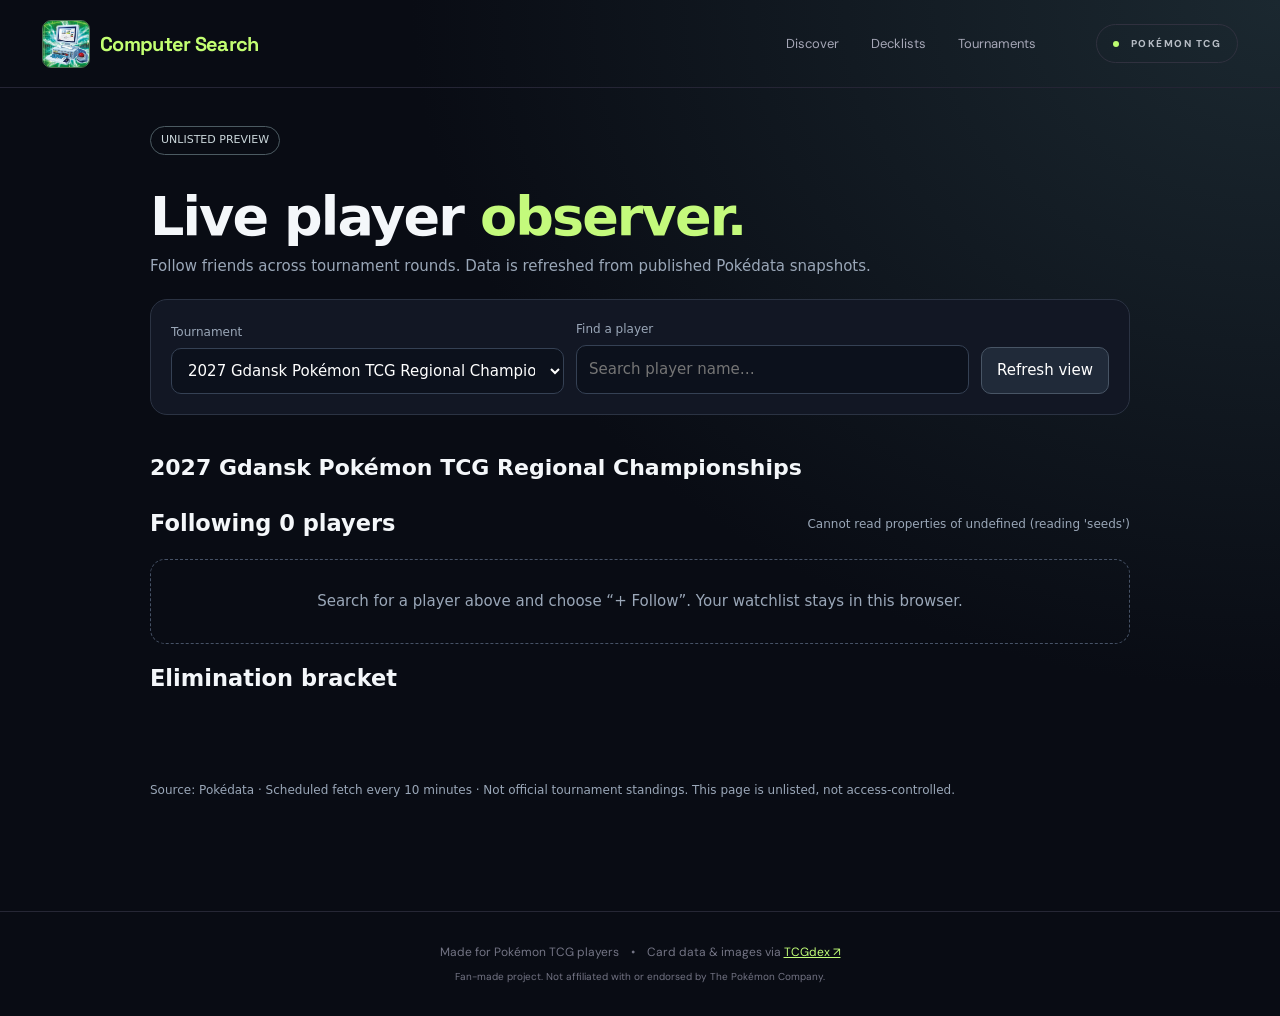
==== observer/index.html @ 1c0df75c "Add files via upload" ====
<!doctype html>
<html lang="en"><head><meta charset="utf-8"><meta name="viewport" content="width=device-width,initial-scale=1"><meta name="robots" content="noindex,nofollow,noarchive"><meta name="theme-color" content="#0b0e18"><title>Computer Search · Observer</title><style>@import url('https://fonts.googleapis.com/css2?family=DM+Sans:wght@400;500;600;700;800&family=Space+Grotesk:wght@500;600;700&display=swap');
:root{color-scheme:dark;--bg:#090c14;--panel:#121724;--line:#2b3343;--muted:#9aa7b8;--accent:#c4fa7c;--white:#f4f7fa}*{box-sizing:border-box}body{margin:0;background:radial-gradient(ellipse at top right,#1b2830 0%,var(--bg) 48%);color:var(--white);font:15px/1.5 system-ui,-apple-system,Segoe UI,sans-serif;min-height:100vh}main{max-width:1020px;margin:auto;padding:34px 20px 80px}.top,.between{display:flex;align-items:center;justify-content:space-between;gap:14px;flex-wrap:wrap}.brand{font-weight:850;font-size:21px;letter-spacing:-.6px}.brand b{color:var(--accent)}.private{font-size:11px;border:1px solid #4c5b62;border-radius:20px;padding:5px 10px;color:#cbd7db}h1{font-size:clamp(32px,5vw,54px);letter-spacing:-1.9px;line-height:1.12;margin:32px 0 8px}h1 span{color:var(--accent)}p{color:var(--muted);margin:0 0 22px}.toolbar,.panel{background:var(--panel);border:1px solid var(--line);border-radius:17px;padding:20px;margin:18px 0}.toolbar{display:grid;grid-template-columns:1fr 1fr auto;align-items:end;gap:12px}label{display:block;font-size:12px;color:var(--muted);margin-bottom:7px}input,select,button{font:inherit}input,select{width:100%;background:#0c111c;border:1px solid #354154;border-radius:10px;padding:12px;color:white;outline:none}input:focus,select:focus{border-color:var(--accent)}button{border:1px solid #485565;border-radius:10px;background:#202a39;color:white;padding:11px 15px;cursor:pointer}button:hover{border-color:var(--accent)}button.primary{background:var(--accent);color:#101810;font-weight:750;border-color:var(--accent)}button:disabled{opacity:.5;cursor:not-allowed}.status{font-size:12px;color:var(--muted)}.dot{display:inline-block;background:#c4fa7c;width:7px;height:7px;border-radius:50%;margin-right:6px}.list{display:grid;gap:13px}.player{border:1px solid var(--line);background:var(--panel);border-radius:17px;overflow:hidden}.player-head{padding:18px;cursor:pointer}.player h3{margin:0;font-size:18px}.muted{color:var(--muted);font-size:12px}.pill{border:1px solid #41504d;color:var(--accent);padding:5px 10px;border-radius:20px;font-size:12px;font-weight:700}.stats{display:grid;grid-template-columns:repeat(3,1fr);gap:10px;margin:14px 0}.stat{background:#0c111c;padding:10px 13px;border-radius:11px}.stat small{display:block;color:var(--muted);font-size:10px;letter-spacing:1px}.stat strong{font-size:21px}.history{border-top:1px solid var(--line);padding:16px 18px}.match{display:grid;grid-template-columns:65px 1fr 65px;gap:8px;border-bottom:1px solid #283040;padding:9px 0;align-items:center}.match:last-child{border:0}.result{font-size:12px;text-align:right;font-weight:750}.win{color:#c4fa7c}.loss{color:#ff9b9b}.tie{color:#ffda8a}.empty{padding:30px 16px;text-align:center;border:1px dashed #465266;border-radius:15px;color:var(--muted)}.suggestions{margin-top:10px;display:grid;gap:7px}.suggestion{display:flex;justify-content:space-between;align-items:center;gap:12px;background:#19202c;border:1px solid #303a4b;padding:10px 12px;border-radius:10px}.tiny{font-size:11px;color:var(--muted)}footer{margin-top:32px;color:var(--muted);font-size:12px}@media(max-width:690px){.toolbar{grid-template-columns:1fr}.stats{gap:6px}.stat{padding:8px}.stat strong{font-size:18px}}

/* Live pending-round indicator */
.still-playing{display:inline-flex;align-items:center;gap:8px;width:max-content;padding:7px 11px;border:1px solid rgba(116,232,160,.42);border-radius:999px;background:rgba(45,151,91,.15);color:#8af0ad;font-size:12px;font-weight:700;line-height:1.2;white-space:nowrap;margin:10px 0 0}
.result.still-playing{margin:0;justify-self:end;text-align:left}
.live-dot{display:inline-block;flex:none;width:8px;height:8px;border-radius:50%;background:#60f29a;box-shadow:0 0 0 3px rgba(96,242,154,.15);animation:observer-live-pulse 1.7s ease-in-out infinite}
@keyframes observer-live-pulse{50%{opacity:.4;box-shadow:0 0 0 6px rgba(96,242,154,0)}}
@media(prefers-reduced-motion:reduce){.live-dot{animation:none}}
.player-name-row{display:flex;align-items:center;gap:14px;flex-wrap:wrap}.player-name-row .still-playing{margin:0;flex-shrink:0}
 .watch-controls{display:flex;align-items:center;gap:7px;flex-wrap:wrap}.watch-controls .move-player{min-width:39px;padding:9px 11px;font-size:19px;line-height:1.1} 
/* Computer Search main-site shell, scoped to avoid Observer card styles. */

.site-header{min-height:88px;max-width:1370px;margin:0 auto;padding:14px 42px;display:flex;align-items:center;gap:60px;border-bottom:1px solid #252535;font-family:'DM Sans',system-ui,sans-serif}
.site-header a{text-decoration:none}
.site-brand{display:inline-flex;align-items:center;gap:10px;white-space:nowrap;color:#f4f7fa;font-family:'Space Grotesk',sans-serif;font-weight:700}
.site-brand-logo{width:48px;height:48px;object-fit:cover;border-radius:9px;border:1px solid #4b7254}
.site-brand-name{font-size:20px;letter-spacing:-.7px}
.site-brand-name,.site-brand-name span{color:#c3ff72}
.site-header nav{display:flex;align-items:center;gap:32px;margin-left:auto}
.site-nav-link{font-size:13px;color:#a6a7b7;white-space:nowrap}
.site-nav-link:hover,.site-nav-link:focus-visible{color:#d0ff89}
.site-header-chip{font-size:10px;font-weight:800;letter-spacing:1.5px;color:#b7bdc5;border:1px solid #30313f;border-radius:30px;padding:11px 16px;white-space:nowrap}
.site-status-dot{display:inline-block;width:6px;height:6px;background:#bdfc70;border-radius:50%;margin-right:8px}
.site-footer{border-top:1px solid #262735;text-align:center;padding:28px 16px;color:#737484;font:12px/2 'DM Sans',system-ui,sans-serif}
.site-footer span{padding:0 9px}.site-footer a{color:#c2ff78}.site-footer small{font-size:10px}
.observer-disclaimer{margin:32px 0 0;font-size:12px;color:var(--muted)}
main>.private{display:inline-block;margin-top:4px}
@media(max-width:850px){.site-header{gap:18px;padding:14px 22px;flex-wrap:wrap}.site-header nav{gap:18px}.site-header-chip{padding:8px 10px}}
@media(max-width:600px){.site-header{gap:12px;padding:12px 16px}.site-brand-logo{width:38px;height:38px}.site-brand-name{font-size:15px}.site-header nav{order:3;width:100%;margin-left:0;justify-content:space-between;gap:12px}.site-header-chip{margin-left:auto;font-size:9px;letter-spacing:.6px}.site-nav-link{font-size:12px}}

.dropped-badge{display:inline-flex;align-items:center;width:max-content;padding:7px 11px;border:1px solid rgba(255,155,155,.45);border-radius:999px;background:rgba(175,65,65,.16);color:#ffaaaa;font-size:12px;font-weight:700;line-height:1.2;white-space:nowrap}

#bracket{overflow-x:auto;padding:12px 0 22px}
.bracket-board{display:flex;align-items:stretch;gap:44px;min-width:max-content;padding:4px 22px 14px 0}
.bracket-column{width:245px;flex:0 0 245px;display:flex;flex-direction:column}
.bracket-heading{font-size:15px;text-align:center;margin:0 0 20px;color:inherit}
.bracket-slots{display:flex;flex-direction:column;justify-content:space-around;flex:1;gap:24px}
.bracket-card{position:relative;border:1px solid #6667;border-radius:9px;background:#ffffff08;min-height:95px;display:flex;flex-direction:column;justify-content:center;overflow:visible}
.bracket-player{display:flex;align-items:center;justify-content:space-between;gap:8px;padding:9px 11px;font-size:13px;min-height:37px}
.bracket-player+.bracket-player{border-top:1px solid #7774}
.bracket-player-name{overflow:hidden;text-overflow:ellipsis;white-space:nowrap}
.bracket-winner{color:#46b97d;font-weight:700;background:#46b97d12}
.bracket-loser{opacity:.55}
.bracket-check{font-weight:800}
.bracket-result{border-top:1px solid #7774;padding:5px 10px;font-size:10px;opacity:.75}
.bracket-column:not(:last-child) .bracket-card::after{content:'';position:absolute;left:100%;top:50%;width:44px;border-top:2px solid #78839480;pointer-events:none}
.bracket-column:not(:first-child) .bracket-card::before{content:'';position:absolute;right:100%;top:50%;width:22px;border-top:2px solid #78839480;pointer-events:none}
@media(max-width:600px){.bracket-board{gap:28px}.bracket-column{width:205px;flex-basis:205px}.bracket-column:not(:last-child) .bracket-card::after{width:28px}.bracket-column:not(:first-child) .bracket-card::before{width:14px}}

.top-cut-badges{display:flex;flex-wrap:wrap;gap:7px;margin-top:9px}
.top-cut-badge,.seed-badge{display:inline-flex;align-items:center;border-radius:999px;padding:5px 10px;font-size:11px;font-weight:700;line-height:1.3;white-space:nowrap}
.top-cut-badge{background:rgba(70,185,125,.14);border:1px solid rgba(70,185,125,.48);color:#65d99a}
.seed-badge{background:rgba(130,158,235,.13);border:1px solid rgba(130,158,235,.45);color:#b6c8ff}
</style></head><body><header class="site-header"><a class="site-brand" href="/#/" aria-label="Computer Search home"><img class="site-brand-logo" src="/computer-search-logo.png" alt="Computer Search logo"><span class="site-brand-name">Computer <span>Search</span></span></a><nav aria-label="Main navigation"><a href="/#/" class="site-nav-link">Discover</a><a href="/#/decks" class="site-nav-link">Decklists</a><a href="/#/tournaments" class="site-nav-link">Tournaments</a></nav><span class="site-header-chip"><span class="site-status-dot"></span> POKÉMON TCG</span></header><main><span class="private">UNLISTED PREVIEW</span><h1>Live player <span>observer.</span></h1><p>Follow friends across tournament rounds. Data is refreshed from published Pokédata snapshots.</p><section class="toolbar"><div><label for="event">Tournament</label><select id="event"></select></div><div><label for="search">Find a player</label><input id="search" type="search" placeholder="Search player name…" autocomplete="off"></div><button id="reload">Refresh view</button></section><div id="suggestions" class="suggestions"></div><h2 id="event-title" style="margin:18px 0 4px;font-size:22px">Tournament</h2><div class="between"><h2>Following <span id="count">0</span> players</h2><div id="status" class="status">Loading…</div></div><section id="players" class="list"></section><h2>Elimination bracket</h2><section id="bracket" class="list"></section><p class="observer-disclaimer">Source: Pokédata · Scheduled fetch every 10 minutes · Not official tournament standings. This page is unlisted, not access-controlled.</p></main><footer class="site-footer">Made for Pokémon TCG players <span>•</span> Card data &amp; images via <a href="https://tcgdex.dev/" target="_blank" rel="noopener noreferrer">TCGdex ↗</a><br><small>Fan-made project. Not affiliated with or endorsed by The Pokémon Company.</small></footer><script src="./app.js"></script></body></html>
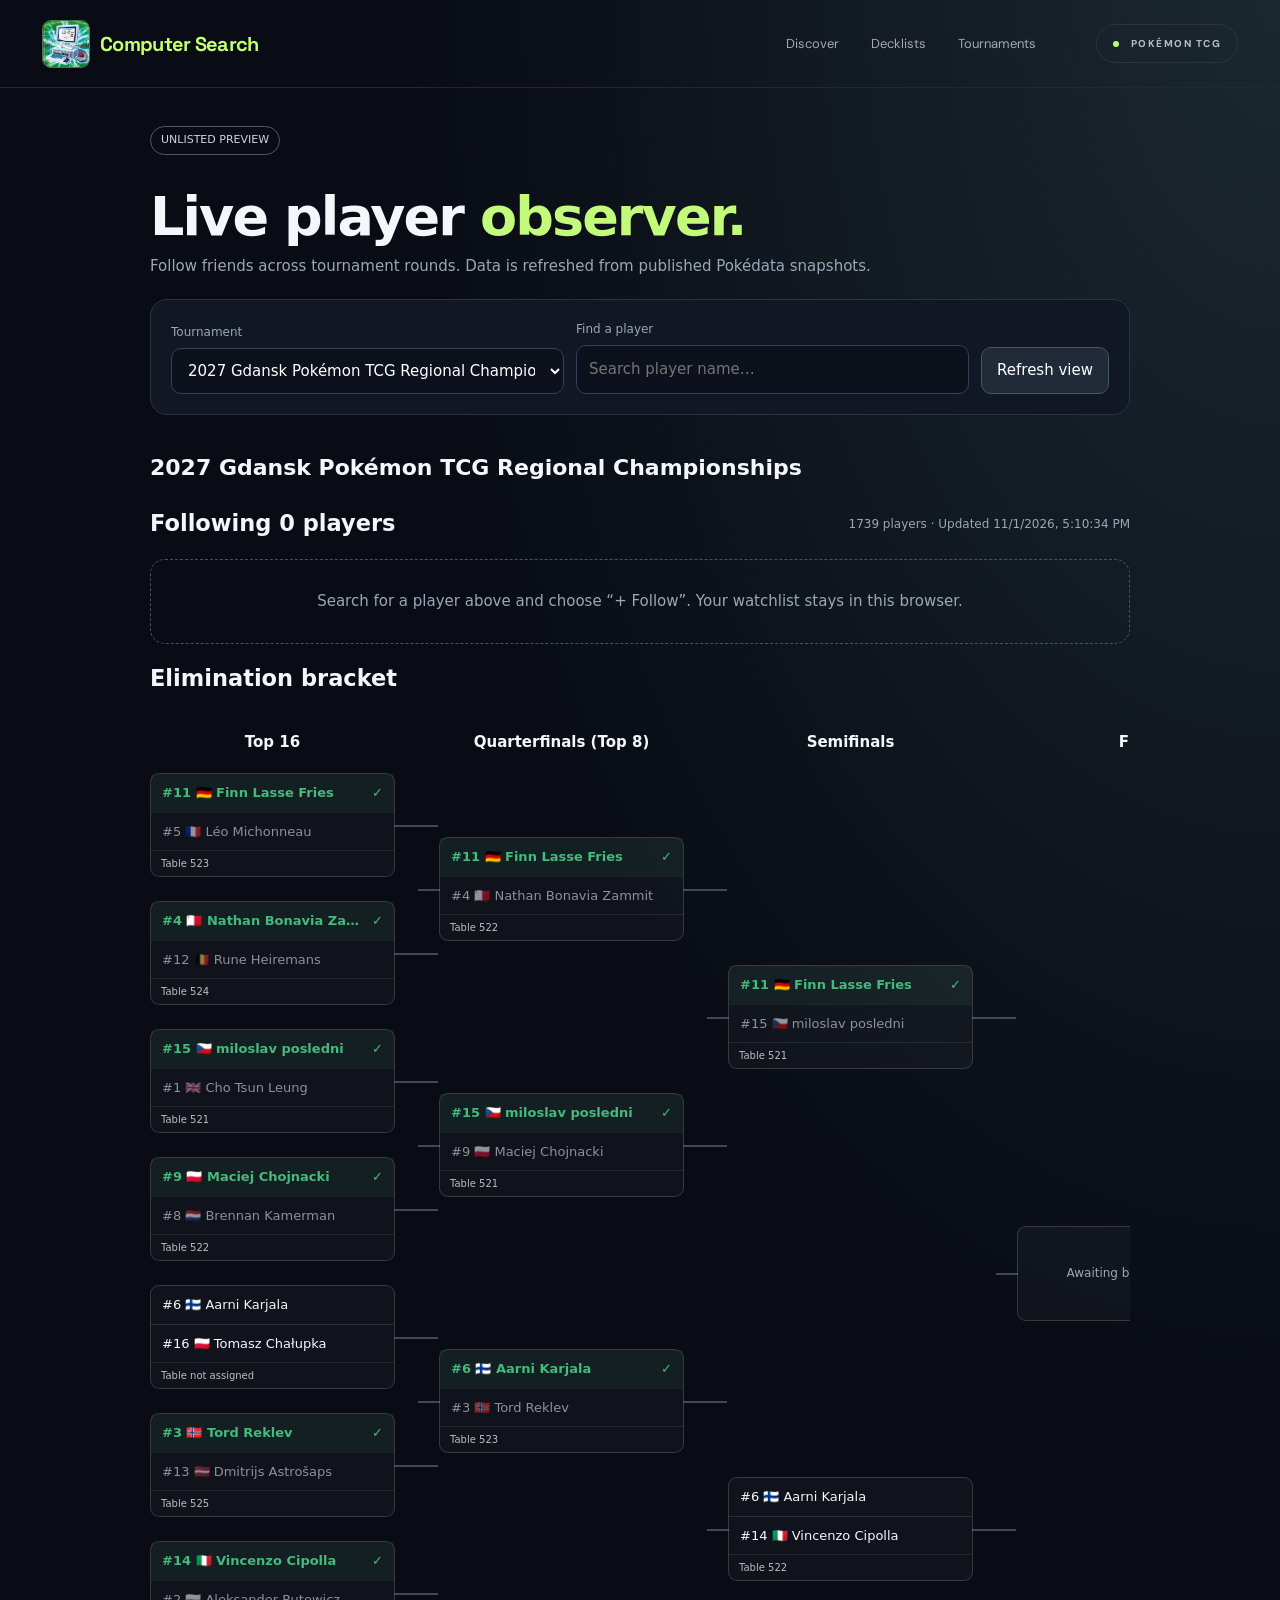
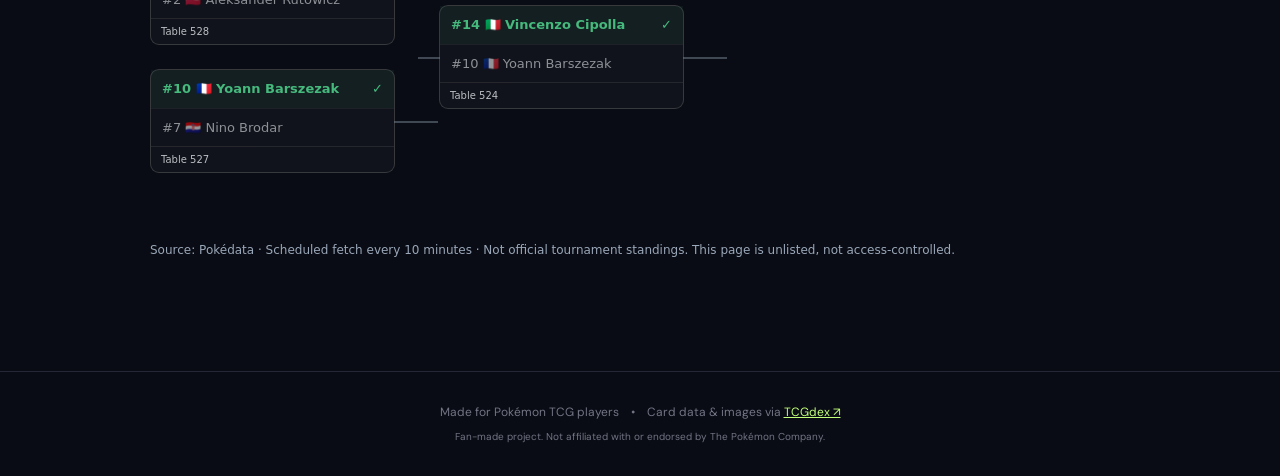
==== commit 31beb2f9: "Add files via upload" ====
--- a/observer/index.html
+++ b/observer/index.html
@@ -38,6 +38,8 @@
 .bracket-heading{font-size:15px;text-align:center;margin:0 0 20px;color:inherit}
 .bracket-slots{display:flex;flex-direction:column;justify-content:space-around;flex:1;gap:24px}
 .bracket-card{position:relative;border:1px solid #6667;border-radius:9px;background:#ffffff08;min-height:95px;display:flex;flex-direction:column;justify-content:center;overflow:visible}
+.bracket-awaiting{align-items:center;text-align:center;padding:12px;box-sizing:border-box}
+
 .bracket-player{display:flex;align-items:center;justify-content:space-between;gap:8px;padding:9px 11px;font-size:13px;min-height:37px}
 .bracket-player+.bracket-player{border-top:1px solid #7774}
 .bracket-player-name{overflow:hidden;text-overflow:ellipsis;white-space:nowrap}
@@ -48,9 +50,4 @@
 .bracket-column:not(:last-child) .bracket-card::after{content:'';position:absolute;left:100%;top:50%;width:44px;border-top:2px solid #78839480;pointer-events:none}
 .bracket-column:not(:first-child) .bracket-card::before{content:'';position:absolute;right:100%;top:50%;width:22px;border-top:2px solid #78839480;pointer-events:none}
 @media(max-width:600px){.bracket-board{gap:28px}.bracket-column{width:205px;flex-basis:205px}.bracket-column:not(:last-child) .bracket-card::after{width:28px}.bracket-column:not(:first-child) .bracket-card::before{width:14px}}
-
-.top-cut-badges{display:flex;flex-wrap:wrap;gap:7px;margin-top:9px}
-.top-cut-badge,.seed-badge{display:inline-flex;align-items:center;border-radius:999px;padding:5px 10px;font-size:11px;font-weight:700;line-height:1.3;white-space:nowrap}
-.top-cut-badge{background:rgba(70,185,125,.14);border:1px solid rgba(70,185,125,.48);color:#65d99a}
-.seed-badge{background:rgba(130,158,235,.13);border:1px solid rgba(130,158,235,.45);color:#b6c8ff}
 </style></head><body><header class="site-header"><a class="site-brand" href="/#/" aria-label="Computer Search home"><img class="site-brand-logo" src="/computer-search-logo.png" alt="Computer Search logo"><span class="site-brand-name">Computer <span>Search</span></span></a><nav aria-label="Main navigation"><a href="/#/" class="site-nav-link">Discover</a><a href="/#/decks" class="site-nav-link">Decklists</a><a href="/#/tournaments" class="site-nav-link">Tournaments</a></nav><span class="site-header-chip"><span class="site-status-dot"></span> POKÉMON TCG</span></header><main><span class="private">UNLISTED PREVIEW</span><h1>Live player <span>observer.</span></h1><p>Follow friends across tournament rounds. Data is refreshed from published Pokédata snapshots.</p><section class="toolbar"><div><label for="event">Tournament</label><select id="event"></select></div><div><label for="search">Find a player</label><input id="search" type="search" placeholder="Search player name…" autocomplete="off"></div><button id="reload">Refresh view</button></section><div id="suggestions" class="suggestions"></div><h2 id="event-title" style="margin:18px 0 4px;font-size:22px">Tournament</h2><div class="between"><h2>Following <span id="count">0</span> players</h2><div id="status" class="status">Loading…</div></div><section id="players" class="list"></section><h2>Elimination bracket</h2><section id="bracket" class="list"></section><p class="observer-disclaimer">Source: Pokédata · Scheduled fetch every 10 minutes · Not official tournament standings. This page is unlisted, not access-controlled.</p></main><footer class="site-footer">Made for Pokémon TCG players <span>•</span> Card data &amp; images via <a href="https://tcgdex.dev/" target="_blank" rel="noopener noreferrer">TCGdex ↗</a><br><small>Fan-made project. Not affiliated with or endorsed by The Pokémon Company.</small></footer><script src="./app.js"></script></body></html>
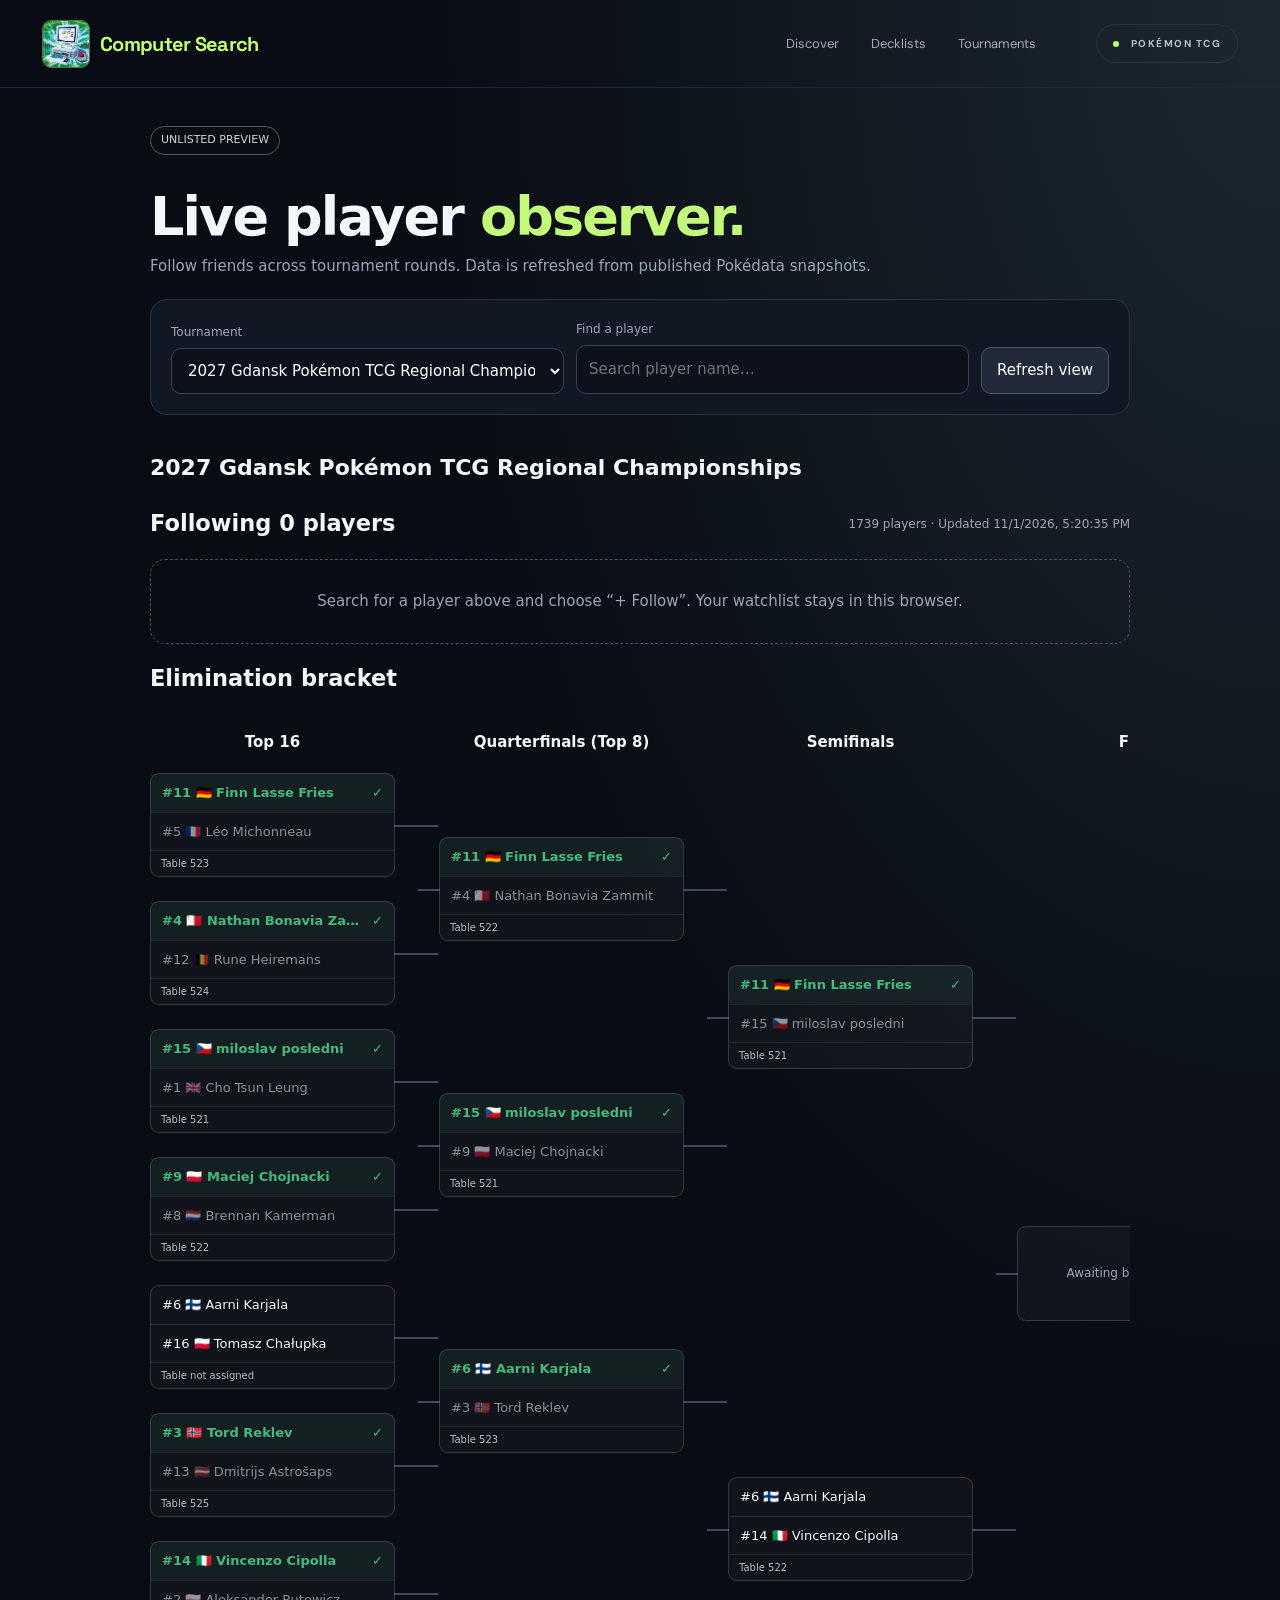
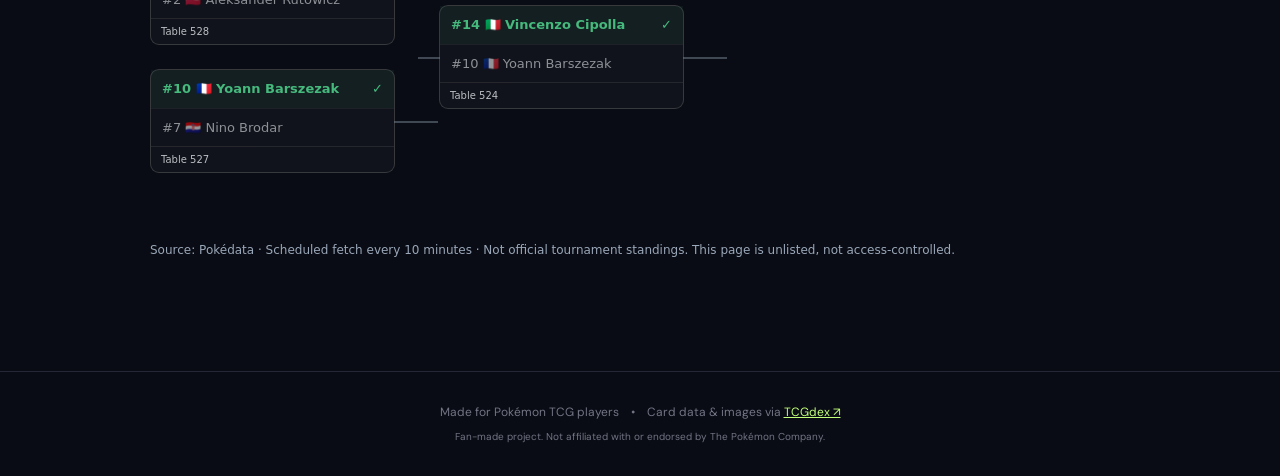
==== commit 71403a50: "Add files via upload" ====
--- a/observer/index.html
+++ b/observer/index.html
@@ -30,6 +30,10 @@
 @media(max-width:850px){.site-header{gap:18px;padding:14px 22px;flex-wrap:wrap}.site-header nav{gap:18px}.site-header-chip{padding:8px 10px}}
 @media(max-width:600px){.site-header{gap:12px;padding:12px 16px}.site-brand-logo{width:38px;height:38px}.site-brand-name{font-size:15px}.site-header nav{order:3;width:100%;margin-left:0;justify-content:space-between;gap:12px}.site-header-chip{margin-left:auto;font-size:9px;letter-spacing:.6px}.site-nav-link{font-size:12px}}
 
+.top-cut-badges{display:flex;align-items:center;flex-wrap:wrap;gap:7px;margin-top:8px}
+.top-cut-badge,.seed-badge{display:inline-flex;align-items:center;justify-content:center;width:max-content;padding:5px 10px;border-radius:999px;font-size:11px;font-weight:700;line-height:1.3;white-space:nowrap}
+.top-cut-badge{color:#bdfc70;background:rgba(189,252,112,.10);border:1px solid rgba(189,252,112,.36)}
+.seed-badge{color:#c8d8ff;background:rgba(135,169,255,.10);border:1px solid rgba(135,169,255,.34)}
 .dropped-badge{display:inline-flex;align-items:center;width:max-content;padding:7px 11px;border:1px solid rgba(255,155,155,.45);border-radius:999px;background:rgba(175,65,65,.16);color:#ffaaaa;font-size:12px;font-weight:700;line-height:1.2;white-space:nowrap}
 
 #bracket{overflow-x:auto;padding:12px 0 22px}
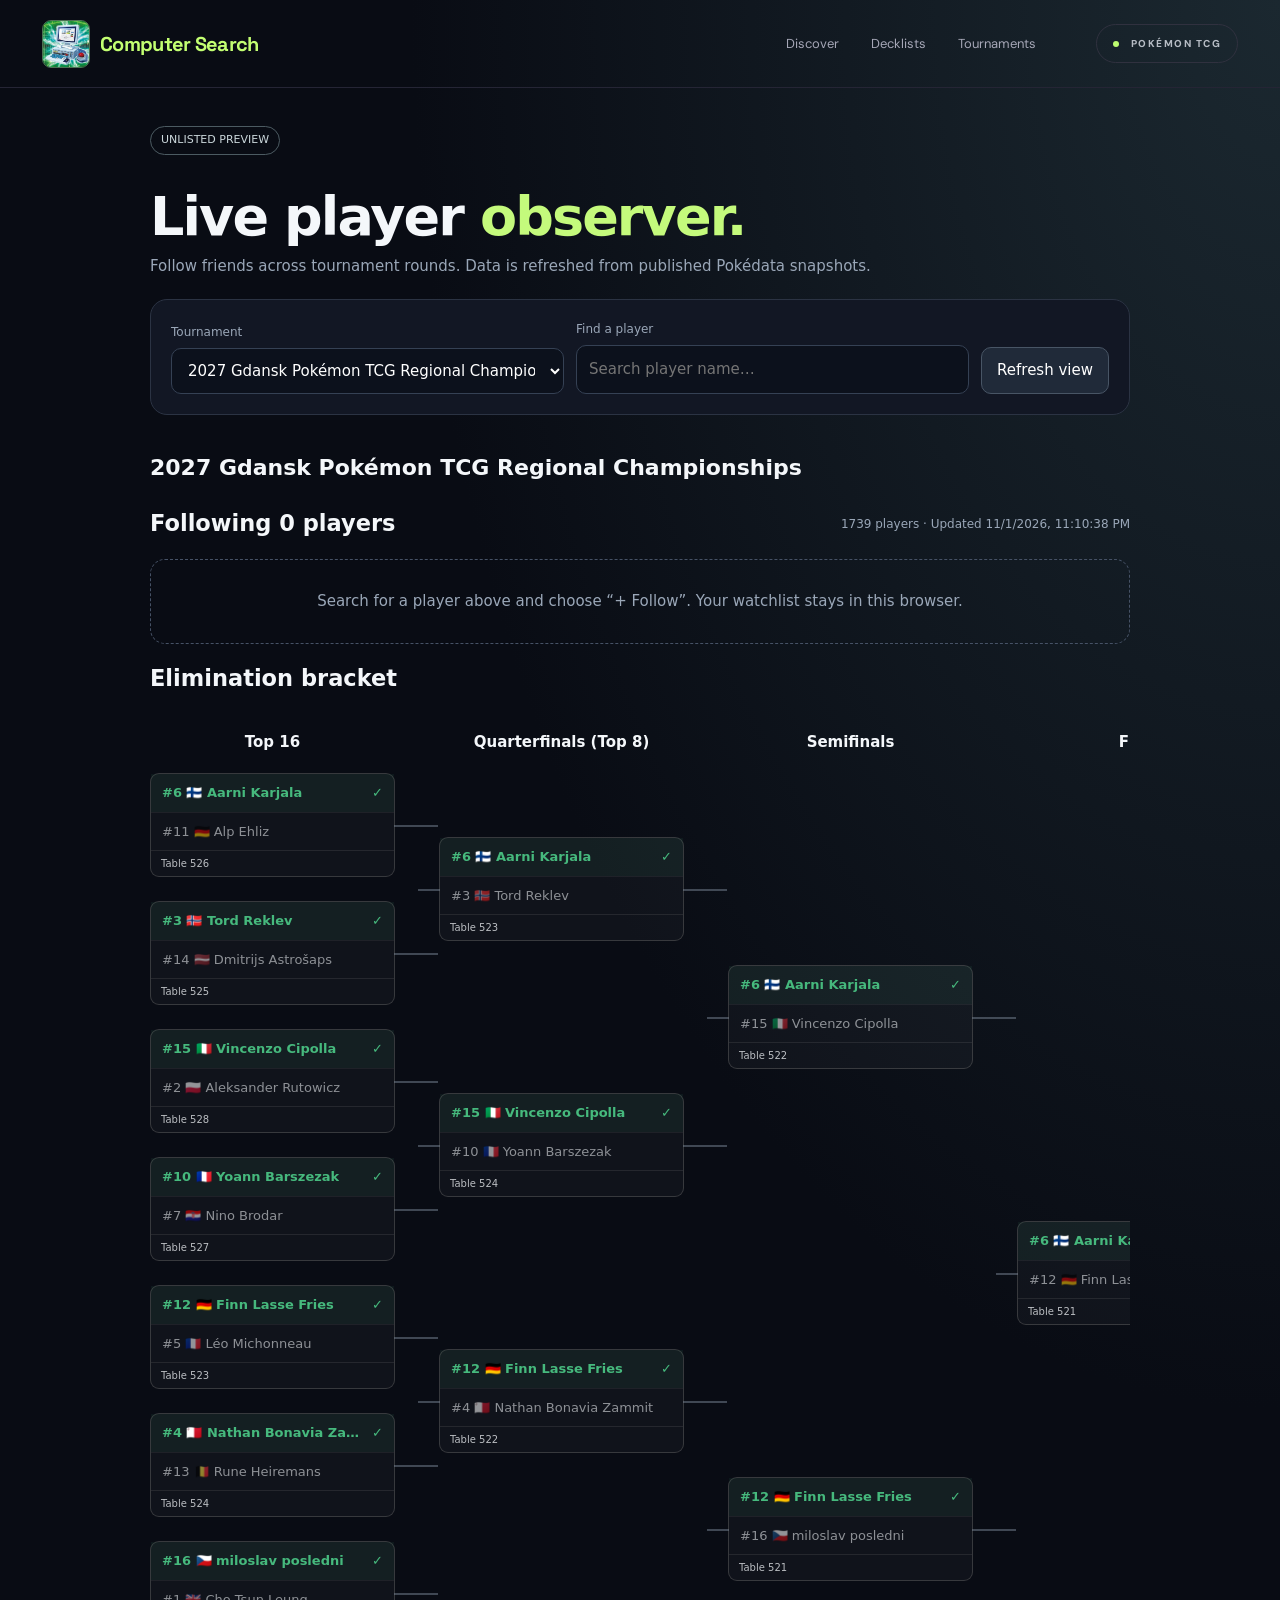
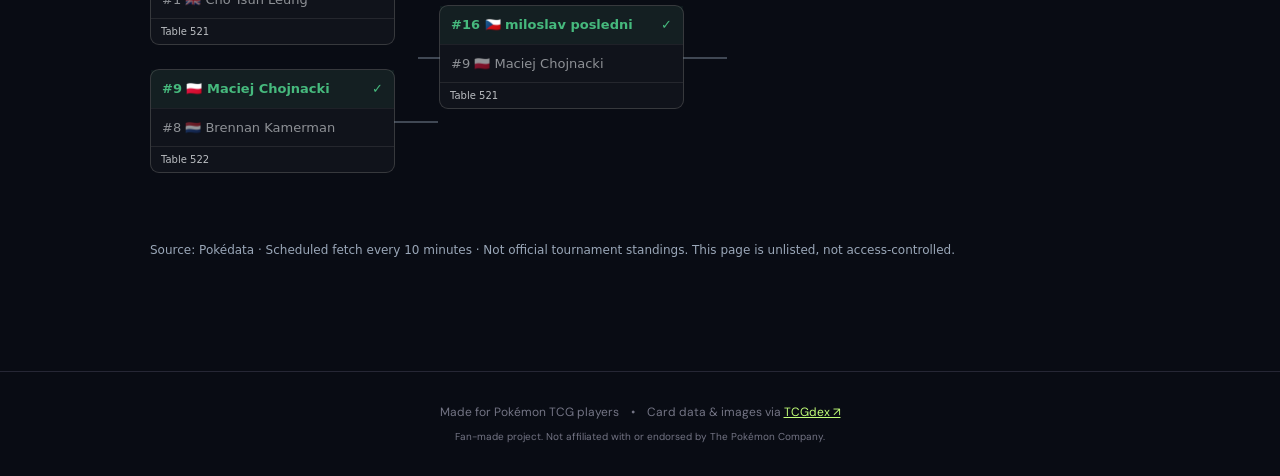
==== commit 551e7811: "Add files via upload" ====
--- a/observer/index.html
+++ b/observer/index.html
@@ -54,4 +54,9 @@
 .bracket-column:not(:last-child) .bracket-card::after{content:'';position:absolute;left:100%;top:50%;width:44px;border-top:2px solid #78839480;pointer-events:none}
 .bracket-column:not(:first-child) .bracket-card::before{content:'';position:absolute;right:100%;top:50%;width:22px;border-top:2px solid #78839480;pointer-events:none}
 @media(max-width:600px){.bracket-board{gap:28px}.bracket-column{width:205px;flex-basis:205px}.bracket-column:not(:last-child) .bracket-card::after{width:28px}.bracket-column:not(:first-child) .bracket-card::before{width:14px}}
+.placement-badge{display:inline-flex;align-items:center;justify-content:center;width:max-content;padding:5px 10px;border-radius:999px;font-size:11px;font-weight:700;line-height:1.3;white-space:nowrap}
+.placement-1st{color:#ffe8a1;background:rgba(255,198,61,.13);border:1px solid rgba(255,198,61,.55)}
+.placement-2nd{color:#e1e8f3;background:rgba(191,203,220,.13);border:1px solid rgba(191,203,220,.45)}
+.placement-4th{color:#b5c8f4;background:rgba(110,143,205,.11);border:1px solid rgba(110,143,205,.4)}
+.placement-3rd{color:#f6c49e;background:rgba(207,135,75,.13);border:1px solid rgba(207,135,75,.5)}
 </style></head><body><header class="site-header"><a class="site-brand" href="/#/" aria-label="Computer Search home"><img class="site-brand-logo" src="/computer-search-logo.png" alt="Computer Search logo"><span class="site-brand-name">Computer <span>Search</span></span></a><nav aria-label="Main navigation"><a href="/#/" class="site-nav-link">Discover</a><a href="/#/decks" class="site-nav-link">Decklists</a><a href="/#/tournaments" class="site-nav-link">Tournaments</a></nav><span class="site-header-chip"><span class="site-status-dot"></span> POKÉMON TCG</span></header><main><span class="private">UNLISTED PREVIEW</span><h1>Live player <span>observer.</span></h1><p>Follow friends across tournament rounds. Data is refreshed from published Pokédata snapshots.</p><section class="toolbar"><div><label for="event">Tournament</label><select id="event"></select></div><div><label for="search">Find a player</label><input id="search" type="search" placeholder="Search player name…" autocomplete="off"></div><button id="reload">Refresh view</button></section><div id="suggestions" class="suggestions"></div><h2 id="event-title" style="margin:18px 0 4px;font-size:22px">Tournament</h2><div class="between"><h2>Following <span id="count">0</span> players</h2><div id="status" class="status">Loading…</div></div><section id="players" class="list"></section><h2>Elimination bracket</h2><section id="bracket" class="list"></section><p class="observer-disclaimer">Source: Pokédata · Scheduled fetch every 10 minutes · Not official tournament standings. This page is unlisted, not access-controlled.</p></main><footer class="site-footer">Made for Pokémon TCG players <span>•</span> Card data &amp; images via <a href="https://tcgdex.dev/" target="_blank" rel="noopener noreferrer">TCGdex ↗</a><br><small>Fan-made project. Not affiliated with or endorsed by The Pokémon Company.</small></footer><script src="./app.js"></script></body></html>
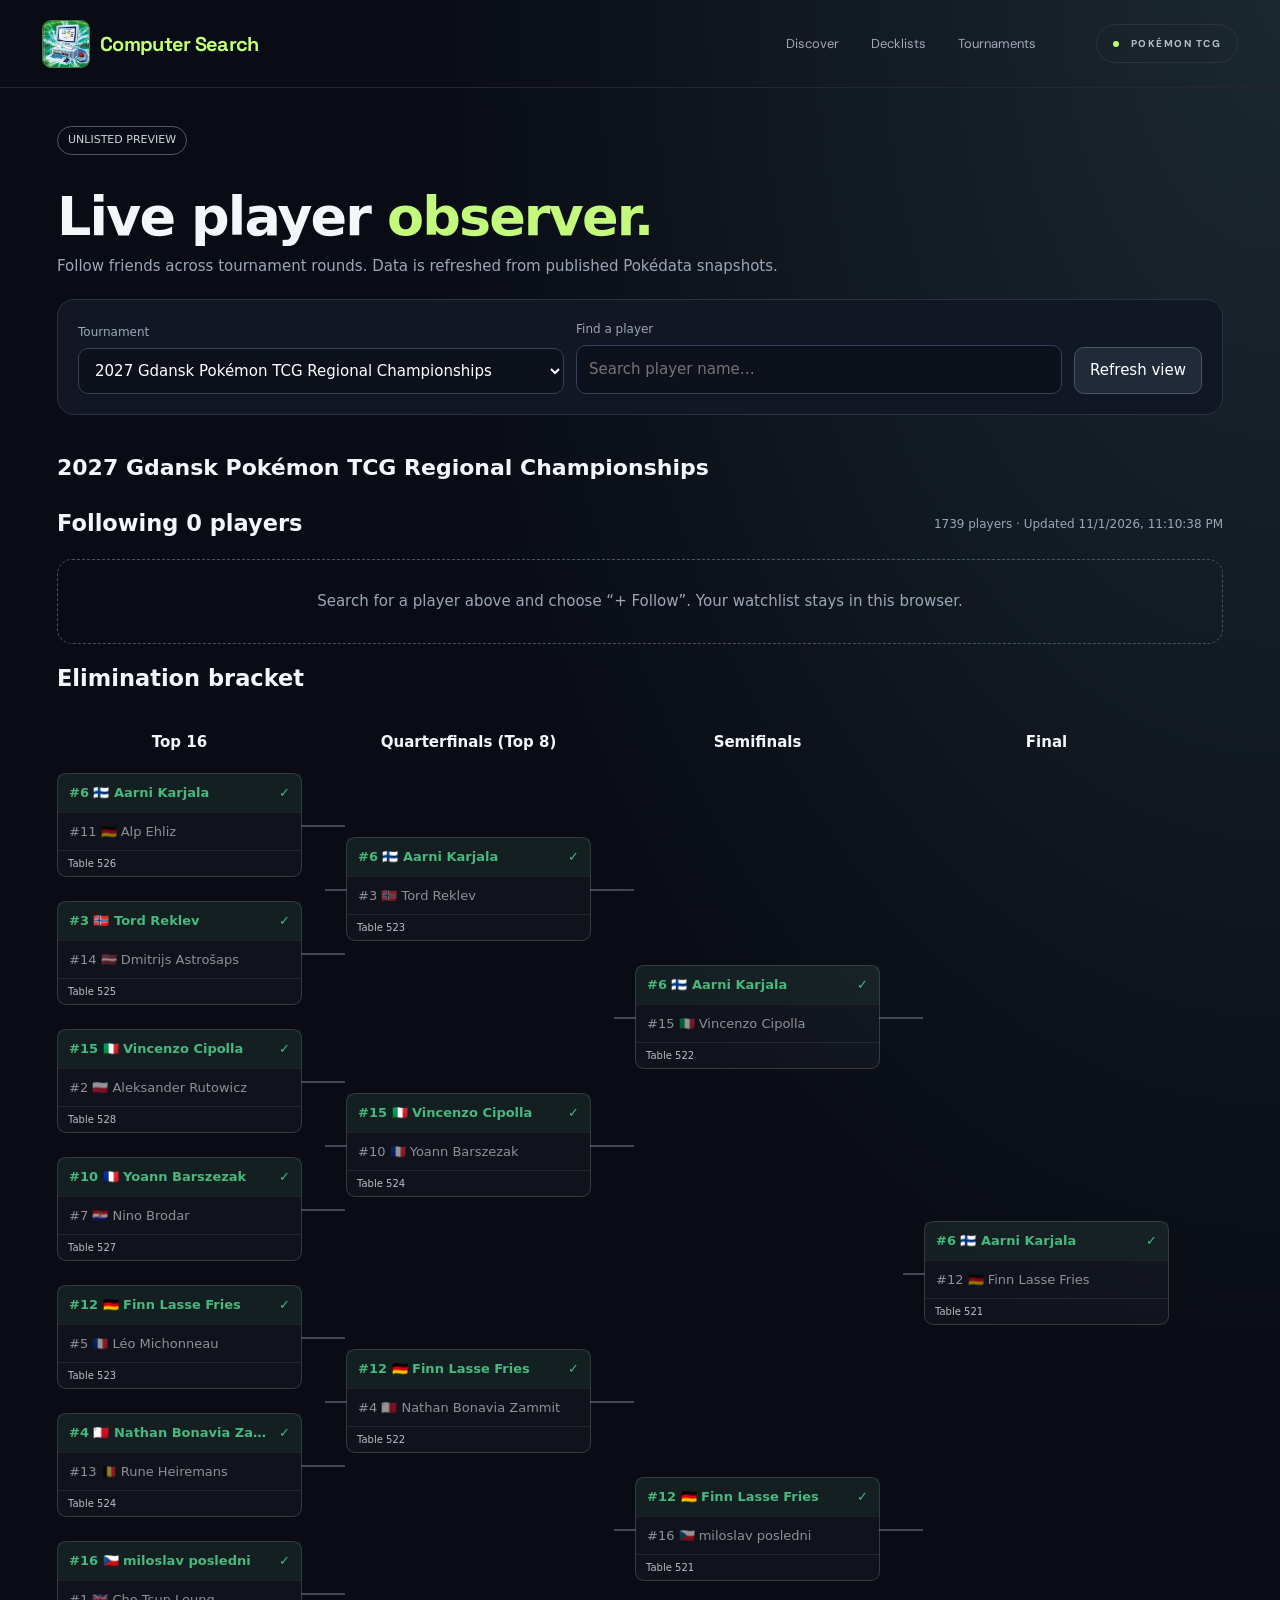
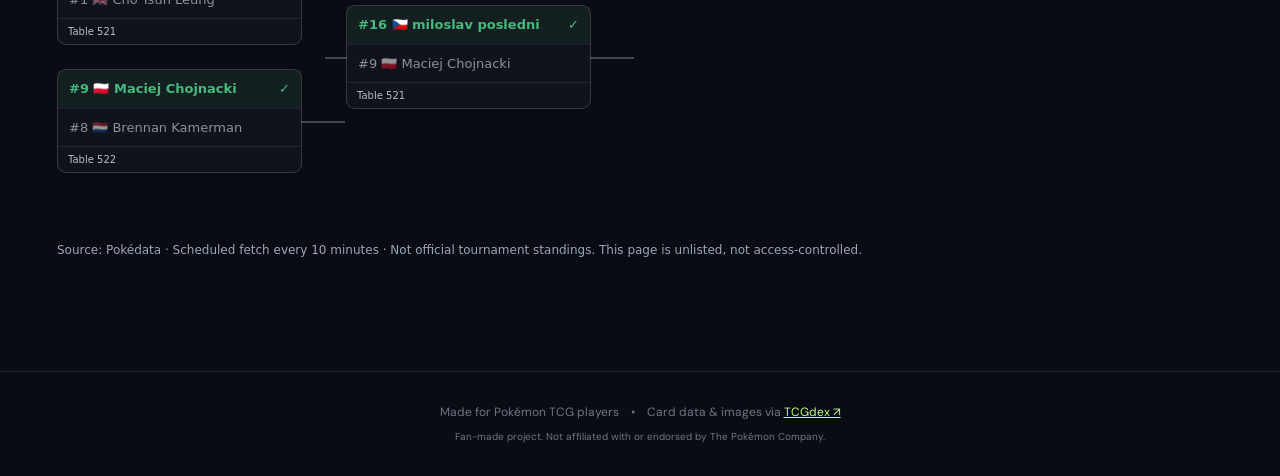
==== commit 1e34dd74: "Add files via upload" ====
--- a/observer/index.html
+++ b/observer/index.html
@@ -1,6 +1,6 @@
 <!doctype html>
 <html lang="en"><head><meta charset="utf-8"><meta name="viewport" content="width=device-width,initial-scale=1"><meta name="robots" content="noindex,nofollow,noarchive"><meta name="theme-color" content="#0b0e18"><title>Computer Search · Observer</title><style>@import url('https://fonts.googleapis.com/css2?family=DM+Sans:wght@400;500;600;700;800&family=Space+Grotesk:wght@500;600;700&display=swap');
-:root{color-scheme:dark;--bg:#090c14;--panel:#121724;--line:#2b3343;--muted:#9aa7b8;--accent:#c4fa7c;--white:#f4f7fa}*{box-sizing:border-box}body{margin:0;background:radial-gradient(ellipse at top right,#1b2830 0%,var(--bg) 48%);color:var(--white);font:15px/1.5 system-ui,-apple-system,Segoe UI,sans-serif;min-height:100vh}main{max-width:1020px;margin:auto;padding:34px 20px 80px}.top,.between{display:flex;align-items:center;justify-content:space-between;gap:14px;flex-wrap:wrap}.brand{font-weight:850;font-size:21px;letter-spacing:-.6px}.brand b{color:var(--accent)}.private{font-size:11px;border:1px solid #4c5b62;border-radius:20px;padding:5px 10px;color:#cbd7db}h1{font-size:clamp(32px,5vw,54px);letter-spacing:-1.9px;line-height:1.12;margin:32px 0 8px}h1 span{color:var(--accent)}p{color:var(--muted);margin:0 0 22px}.toolbar,.panel{background:var(--panel);border:1px solid var(--line);border-radius:17px;padding:20px;margin:18px 0}.toolbar{display:grid;grid-template-columns:1fr 1fr auto;align-items:end;gap:12px}label{display:block;font-size:12px;color:var(--muted);margin-bottom:7px}input,select,button{font:inherit}input,select{width:100%;background:#0c111c;border:1px solid #354154;border-radius:10px;padding:12px;color:white;outline:none}input:focus,select:focus{border-color:var(--accent)}button{border:1px solid #485565;border-radius:10px;background:#202a39;color:white;padding:11px 15px;cursor:pointer}button:hover{border-color:var(--accent)}button.primary{background:var(--accent);color:#101810;font-weight:750;border-color:var(--accent)}button:disabled{opacity:.5;cursor:not-allowed}.status{font-size:12px;color:var(--muted)}.dot{display:inline-block;background:#c4fa7c;width:7px;height:7px;border-radius:50%;margin-right:6px}.list{display:grid;gap:13px}.player{border:1px solid var(--line);background:var(--panel);border-radius:17px;overflow:hidden}.player-head{padding:18px;cursor:pointer}.player h3{margin:0;font-size:18px}.muted{color:var(--muted);font-size:12px}.pill{border:1px solid #41504d;color:var(--accent);padding:5px 10px;border-radius:20px;font-size:12px;font-weight:700}.stats{display:grid;grid-template-columns:repeat(3,1fr);gap:10px;margin:14px 0}.stat{background:#0c111c;padding:10px 13px;border-radius:11px}.stat small{display:block;color:var(--muted);font-size:10px;letter-spacing:1px}.stat strong{font-size:21px}.history{border-top:1px solid var(--line);padding:16px 18px}.match{display:grid;grid-template-columns:65px 1fr 65px;gap:8px;border-bottom:1px solid #283040;padding:9px 0;align-items:center}.match:last-child{border:0}.result{font-size:12px;text-align:right;font-weight:750}.win{color:#c4fa7c}.loss{color:#ff9b9b}.tie{color:#ffda8a}.empty{padding:30px 16px;text-align:center;border:1px dashed #465266;border-radius:15px;color:var(--muted)}.suggestions{margin-top:10px;display:grid;gap:7px}.suggestion{display:flex;justify-content:space-between;align-items:center;gap:12px;background:#19202c;border:1px solid #303a4b;padding:10px 12px;border-radius:10px}.tiny{font-size:11px;color:var(--muted)}footer{margin-top:32px;color:var(--muted);font-size:12px}@media(max-width:690px){.toolbar{grid-template-columns:1fr}.stats{gap:6px}.stat{padding:8px}.stat strong{font-size:18px}}
+:root{color-scheme:dark;--bg:#090c14;--panel:#121724;--line:#2b3343;--muted:#9aa7b8;--accent:#c4fa7c;--white:#f4f7fa}*{box-sizing:border-box}body{margin:0;background:radial-gradient(ellipse at top right,#1b2830 0%,var(--bg) 48%);color:var(--white);font:15px/1.5 system-ui,-apple-system,Segoe UI,sans-serif;min-height:100vh}main{max-width:1250px;margin:auto;padding:34px 42px 80px}.top,.between{display:flex;align-items:center;justify-content:space-between;gap:14px;flex-wrap:wrap}.brand{font-weight:850;font-size:21px;letter-spacing:-.6px}.brand b{color:var(--accent)}.private{font-size:11px;border:1px solid #4c5b62;border-radius:20px;padding:5px 10px;color:#cbd7db}h1{font-size:clamp(32px,5vw,54px);letter-spacing:-1.9px;line-height:1.12;margin:32px 0 8px}h1 span{color:var(--accent)}p{color:var(--muted);margin:0 0 22px}.toolbar,.panel{background:var(--panel);border:1px solid var(--line);border-radius:17px;padding:20px;margin:18px 0}.toolbar{display:grid;grid-template-columns:1fr 1fr auto;align-items:end;gap:12px}label{display:block;font-size:12px;color:var(--muted);margin-bottom:7px}input,select,button{font:inherit}input,select{width:100%;background:#0c111c;border:1px solid #354154;border-radius:10px;padding:12px;color:white;outline:none}input:focus,select:focus{border-color:var(--accent)}button{border:1px solid #485565;border-radius:10px;background:#202a39;color:white;padding:11px 15px;cursor:pointer}button:hover{border-color:var(--accent)}button.primary{background:var(--accent);color:#101810;font-weight:750;border-color:var(--accent)}button:disabled{opacity:.5;cursor:not-allowed}.status{font-size:12px;color:var(--muted)}.dot{display:inline-block;background:#c4fa7c;width:7px;height:7px;border-radius:50%;margin-right:6px}.list{display:grid;gap:13px}.player{border:1px solid var(--line);background:var(--panel);border-radius:17px;overflow:hidden}.player-head{padding:18px;cursor:pointer}.player h3{margin:0;font-size:18px}.muted{color:var(--muted);font-size:12px}.pill{border:1px solid #41504d;color:var(--accent);padding:5px 10px;border-radius:20px;font-size:12px;font-weight:700}.stats{display:grid;grid-template-columns:repeat(3,1fr);gap:10px;margin:14px 0}.stat{background:#0c111c;padding:10px 13px;border-radius:11px}.stat small{display:block;color:var(--muted);font-size:10px;letter-spacing:1px}.stat strong{font-size:21px}.history{border-top:1px solid var(--line);padding:16px 18px}.match{display:grid;grid-template-columns:65px 1fr 65px;gap:8px;border-bottom:1px solid #283040;padding:9px 0;align-items:center}.match:last-child{border:0}.result{font-size:12px;text-align:right;font-weight:750}.win{color:#c4fa7c}.loss{color:#ff9b9b}.tie{color:#ffda8a}.empty{padding:30px 16px;text-align:center;border:1px dashed #465266;border-radius:15px;color:var(--muted)}.suggestions{margin-top:10px;display:grid;gap:7px}.suggestion{display:flex;justify-content:space-between;align-items:center;gap:12px;background:#19202c;border:1px solid #303a4b;padding:10px 12px;border-radius:10px}.tiny{font-size:11px;color:var(--muted)}footer{margin-top:32px;color:var(--muted);font-size:12px}@media(max-width:690px){.toolbar{grid-template-columns:1fr}.stats{gap:6px}.stat{padding:8px}.stat strong{font-size:18px}}
 
 /* Live pending-round indicator */
 .still-playing{display:inline-flex;align-items:center;gap:8px;width:max-content;padding:7px 11px;border:1px solid rgba(116,232,160,.42);border-radius:999px;background:rgba(45,151,91,.15);color:#8af0ad;font-size:12px;font-weight:700;line-height:1.2;white-space:nowrap;margin:10px 0 0}
@@ -59,4 +59,8 @@
 .placement-2nd{color:#e1e8f3;background:rgba(191,203,220,.13);border:1px solid rgba(191,203,220,.45)}
 .placement-4th{color:#b5c8f4;background:rgba(110,143,205,.11);border:1px solid rgba(110,143,205,.4)}
 .placement-3rd{color:#f6c49e;background:rgba(207,135,75,.13);border:1px solid rgba(207,135,75,.5)}
-</style></head><body><header class="site-header"><a class="site-brand" href="/#/" aria-label="Computer Search home"><img class="site-brand-logo" src="/computer-search-logo.png" alt="Computer Search logo"><span class="site-brand-name">Computer <span>Search</span></span></a><nav aria-label="Main navigation"><a href="/#/" class="site-nav-link">Discover</a><a href="/#/decks" class="site-nav-link">Decklists</a><a href="/#/tournaments" class="site-nav-link">Tournaments</a></nav><span class="site-header-chip"><span class="site-status-dot"></span> POKÉMON TCG</span></header><main><span class="private">UNLISTED PREVIEW</span><h1>Live player <span>observer.</span></h1><p>Follow friends across tournament rounds. Data is refreshed from published Pokédata snapshots.</p><section class="toolbar"><div><label for="event">Tournament</label><select id="event"></select></div><div><label for="search">Find a player</label><input id="search" type="search" placeholder="Search player name…" autocomplete="off"></div><button id="reload">Refresh view</button></section><div id="suggestions" class="suggestions"></div><h2 id="event-title" style="margin:18px 0 4px;font-size:22px">Tournament</h2><div class="between"><h2>Following <span id="count">0</span> players</h2><div id="status" class="status">Loading…</div></div><section id="players" class="list"></section><h2>Elimination bracket</h2><section id="bracket" class="list"></section><p class="observer-disclaimer">Source: Pokédata · Scheduled fetch every 10 minutes · Not official tournament standings. This page is unlisted, not access-controlled.</p></main><footer class="site-footer">Made for Pokémon TCG players <span>•</span> Card data &amp; images via <a href="https://tcgdex.dev/" target="_blank" rel="noopener noreferrer">TCGdex ↗</a><br><small>Fan-made project. Not affiliated with or endorsed by The Pokémon Company.</small></footer><script src="./app.js"></script></body></html>
+@media(max-width:650px){main{padding-left:20px;padding-right:20px}}
+/* Mobile-only hint for horizontally scrolling elimination rounds */
+.bracket-swipe-hint{display:none}
+@media(max-width:600px){.bracket-swipe-hint{display:flex;align-items:center;gap:6px;margin:0 0 6px;color:var(--muted);font-size:12px}.bracket-swipe-hint span{font-size:17px;line-height:1}}
+</style></head><body><header class="site-header"><a class="site-brand" href="/#/" aria-label="Computer Search home"><img class="site-brand-logo" src="/computer-search-logo.png" alt="Computer Search logo"><span class="site-brand-name">Computer <span>Search</span></span></a><nav aria-label="Main navigation"><a href="/#/" class="site-nav-link">Discover</a><a href="/#/decks" class="site-nav-link">Decklists</a><a href="/#/tournaments" class="site-nav-link">Tournaments</a></nav><span class="site-header-chip"><span class="site-status-dot"></span> POKÉMON TCG</span></header><main><span class="private">UNLISTED PREVIEW</span><h1>Live player <span>observer.</span></h1><p>Follow friends across tournament rounds. Data is refreshed from published Pokédata snapshots.</p><section class="toolbar"><div><label for="event">Tournament</label><select id="event"></select></div><div><label for="search">Find a player</label><input id="search" type="search" placeholder="Search player name…" autocomplete="off"></div><button id="reload">Refresh view</button></section><div id="suggestions" class="suggestions"></div><h2 id="event-title" style="margin:18px 0 4px;font-size:22px">Tournament</h2><div class="between"><h2>Following <span id="count">0</span> players</h2><div id="status" class="status">Loading…</div></div><section id="players" class="list"></section><h2>Elimination bracket</h2><p class="bracket-swipe-hint" aria-hidden="true">Swipe to view bracket <span>→</span></p><section id="bracket" class="list"></section><p class="observer-disclaimer">Source: Pokédata · Scheduled fetch every 10 minutes · Not official tournament standings. This page is unlisted, not access-controlled.</p></main><footer class="site-footer">Made for Pokémon TCG players <span>•</span> Card data &amp; images via <a href="https://tcgdex.dev/" target="_blank" rel="noopener noreferrer">TCGdex ↗</a><br><small>Fan-made project. Not affiliated with or endorsed by The Pokémon Company.</small></footer><script src="./app.js"></script></body></html>
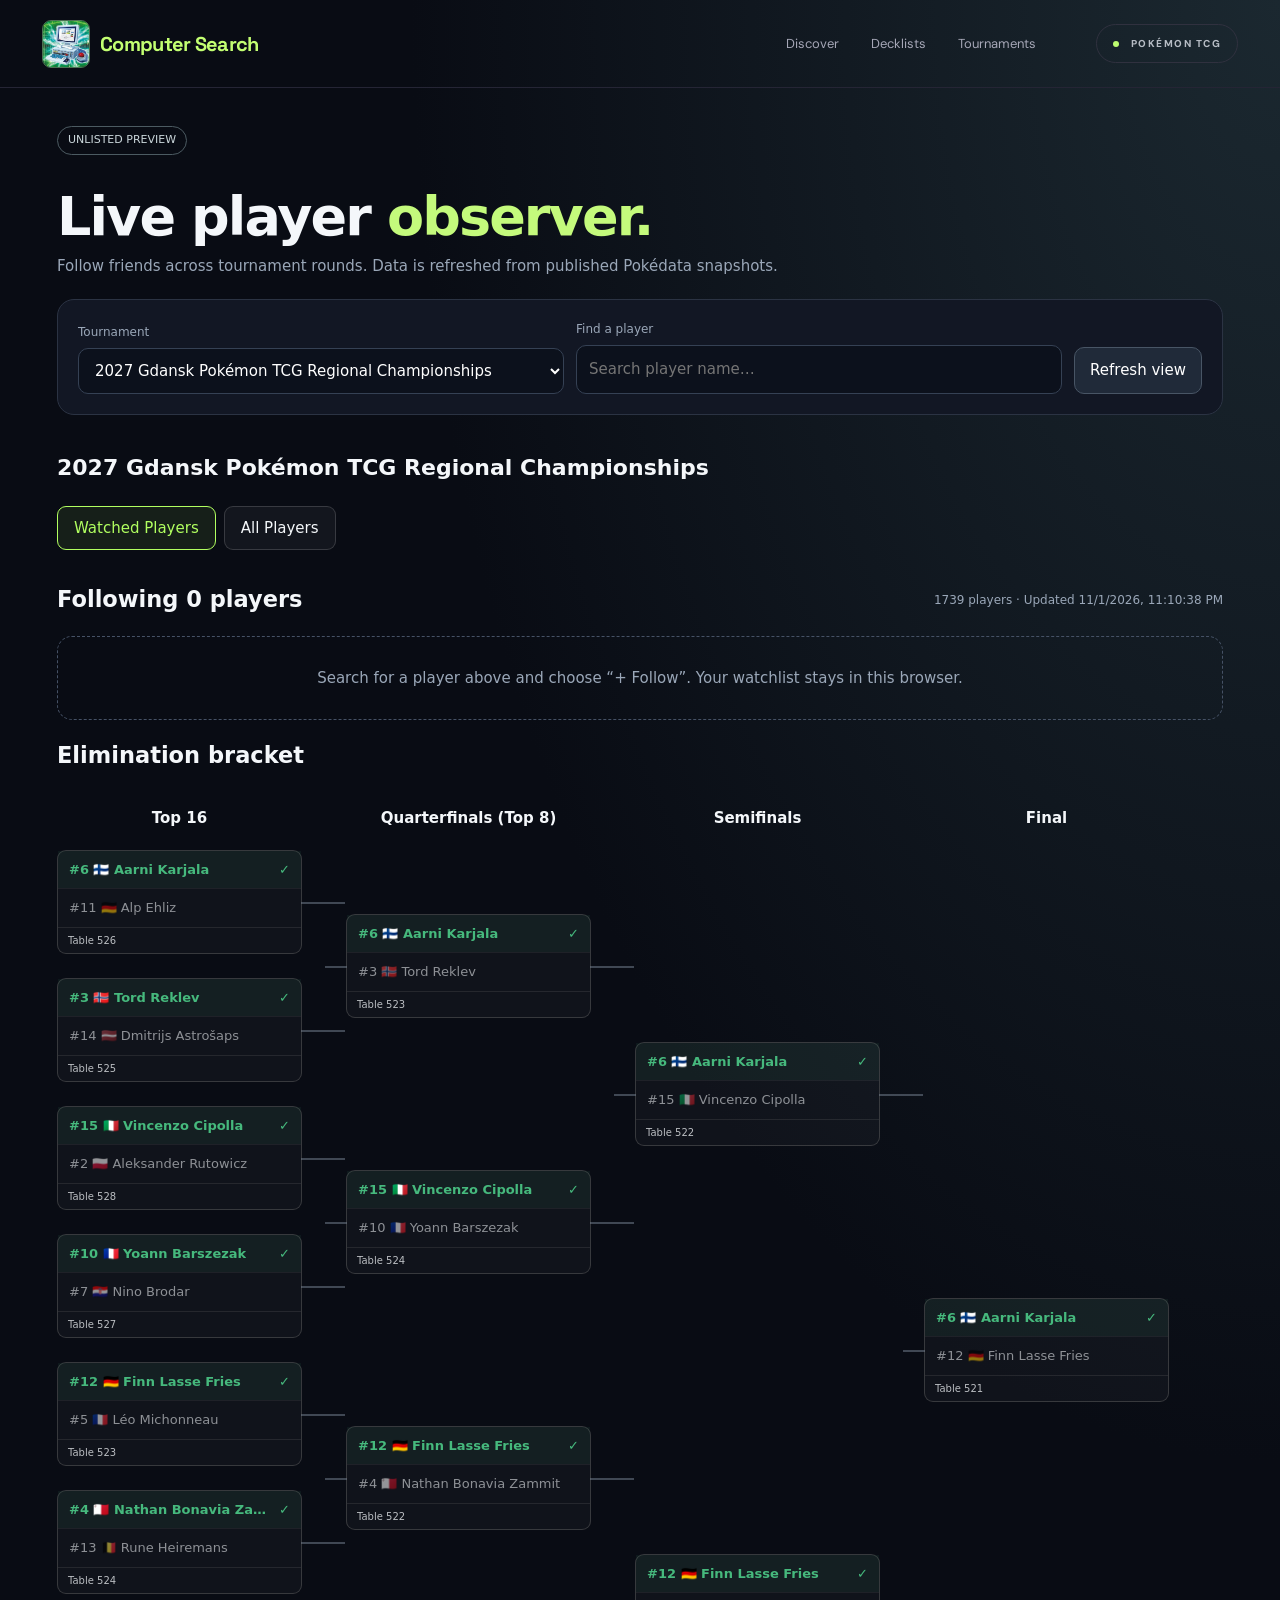
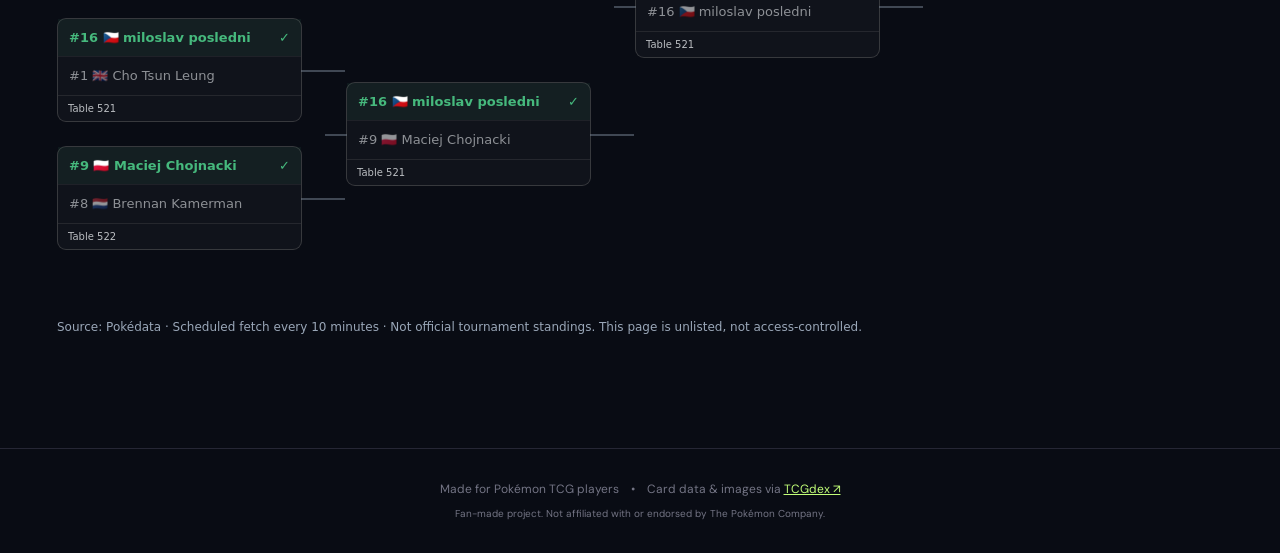
==== commit f8a265d9: "Add files via upload" ====
--- a/observer/index.html
+++ b/observer/index.html
@@ -63,4 +63,17 @@
 /* Mobile-only hint for horizontally scrolling elimination rounds */
 .bracket-swipe-hint{display:none}
 @media(max-width:600px){.bracket-swipe-hint{display:flex;align-items:center;gap:6px;margin:0 0 6px;color:var(--muted);font-size:12px}.bracket-swipe-hint span{font-size:17px;line-height:1}}
-</style></head><body><header class="site-header"><a class="site-brand" href="/#/" aria-label="Computer Search home"><img class="site-brand-logo" src="/computer-search-logo.png" alt="Computer Search logo"><span class="site-brand-name">Computer <span>Search</span></span></a><nav aria-label="Main navigation"><a href="/#/" class="site-nav-link">Discover</a><a href="/#/decks" class="site-nav-link">Decklists</a><a href="/#/tournaments" class="site-nav-link">Tournaments</a></nav><span class="site-header-chip"><span class="site-status-dot"></span> POKÉMON TCG</span></header><main><span class="private">UNLISTED PREVIEW</span><h1>Live player <span>observer.</span></h1><p>Follow friends across tournament rounds. Data is refreshed from published Pokédata snapshots.</p><section class="toolbar"><div><label for="event">Tournament</label><select id="event"></select></div><div><label for="search">Find a player</label><input id="search" type="search" placeholder="Search player name…" autocomplete="off"></div><button id="reload">Refresh view</button></section><div id="suggestions" class="suggestions"></div><h2 id="event-title" style="margin:18px 0 4px;font-size:22px">Tournament</h2><div class="between"><h2>Following <span id="count">0</span> players</h2><div id="status" class="status">Loading…</div></div><section id="players" class="list"></section><h2>Elimination bracket</h2><p class="bracket-swipe-hint" aria-hidden="true">Swipe to view bracket <span>→</span></p><section id="bracket" class="list"></section><p class="observer-disclaimer">Source: Pokédata · Scheduled fetch every 10 minutes · Not official tournament standings. This page is unlisted, not access-controlled.</p></main><footer class="site-footer">Made for Pokémon TCG players <span>•</span> Card data &amp; images via <a href="https://tcgdex.dev/" target="_blank" rel="noopener noreferrer">TCGdex ↗</a><br><small>Fan-made project. Not affiliated with or endorsed by The Pokémon Company.</small></footer><script src="./app.js"></script></body></html>
+
+.observer-tabs{display:flex;gap:8px;margin:22px 0 14px;flex-wrap:wrap}
+.observer-tabs button{background:#ffffff0b;border:1px solid #ffffff28;color:inherit;border-radius:9px;padding:10px 16px;cursor:pointer}
+.observer-tabs button[aria-selected="true"]{border-color:#b1ff60;color:#b1ff60;background:#b1ff6014}
+.directory-filters{display:flex;gap:10px;flex-wrap:wrap;margin:12px 0}
+.directory-filters input{flex:2;min-width:180px}.directory-filters select{flex:1;min-width:145px}
+.directory-row{display:flex;align-items:center;gap:12px;border:1px solid #ffffff20;border-radius:10px;padding:12px;margin:8px 0;background:#ffffff07}
+.directory-rank{width:54px;flex-shrink:0;color:var(--muted)}
+.directory-info{flex:1;min-width:0;display:flex;flex-direction:column;gap:3px}
+.directory-name{background:none;border:0;padding:0;text-align:left;color:inherit;font-weight:700;cursor:pointer}
+.directory-details{border:1px solid #ffffff25;border-radius:10px;padding:14px;margin:-3px 0 10px 65px;background:#ffffff08}
+.directory-round{display:flex;justify-content:space-between;gap:12px;padding:7px 0;border-bottom:1px solid #ffffff18;flex-wrap:wrap}
+@media(max-width:600px){.directory-details{margin-left:0}.directory-row{gap:8px}.directory-rank{width:36px}}
+</style></head><body><header class="site-header"><a class="site-brand" href="/#/" aria-label="Computer Search home"><img class="site-brand-logo" src="/computer-search-logo.png" alt="Computer Search logo"><span class="site-brand-name">Computer <span>Search</span></span></a><nav aria-label="Main navigation"><a href="/#/" class="site-nav-link">Discover</a><a href="/#/decks" class="site-nav-link">Decklists</a><a href="/#/tournaments" class="site-nav-link">Tournaments</a></nav><span class="site-header-chip"><span class="site-status-dot"></span> POKÉMON TCG</span></header><main><span class="private">UNLISTED PREVIEW</span><h1>Live player <span>observer.</span></h1><p>Follow friends across tournament rounds. Data is refreshed from published Pokédata snapshots.</p><section class="toolbar"><div><label for="event">Tournament</label><select id="event"></select></div><div><label for="search">Find a player</label><input id="search" type="search" placeholder="Search player name…" autocomplete="off"></div><button id="reload">Refresh view</button></section><div id="suggestions" class="suggestions"></div><h2 id="event-title" style="margin:18px 0 4px;font-size:22px">Tournament</h2><div class="observer-tabs" role="tablist" aria-label="Player view"><button id="watched-tab" role="tab" aria-selected="true" type="button">Watched Players</button><button id="all-tab" role="tab" aria-selected="false" type="button">All Players</button></div><section id="watched-section"><div class="between"><h2>Following <span id="count">0</span> players</h2><div id="status" class="status">Loading…</div></div><section id="players" class="list"></section></section><section id="directory-section" hidden><div class="directory-filters"><input id="directory-search" type="search" placeholder="Search all players…" aria-label="Search all players"><select id="country-filter" aria-label="Filter by country"><option value="">All countries</option></select><select id="directory-sort" aria-label="Sort players"><option value="rank">Standings rank</option><option value="name">Player name</option><option value="country">Country</option></select></div><p id="directory-count" class="muted"></p><div id="directory" class="list"></div></section><h2>Elimination bracket</h2><p class="bracket-swipe-hint" aria-hidden="true">Swipe to view bracket <span>→</span></p><section id="bracket" class="list"></section><p class="observer-disclaimer">Source: Pokédata · Scheduled fetch every 10 minutes · Not official tournament standings. This page is unlisted, not access-controlled.</p></main><footer class="site-footer">Made for Pokémon TCG players <span>•</span> Card data &amp; images via <a href="https://tcgdex.dev/" target="_blank" rel="noopener noreferrer">TCGdex ↗</a><br><small>Fan-made project. Not affiliated with or endorsed by The Pokémon Company.</small></footer><script src="./app.js"></script></body></html>
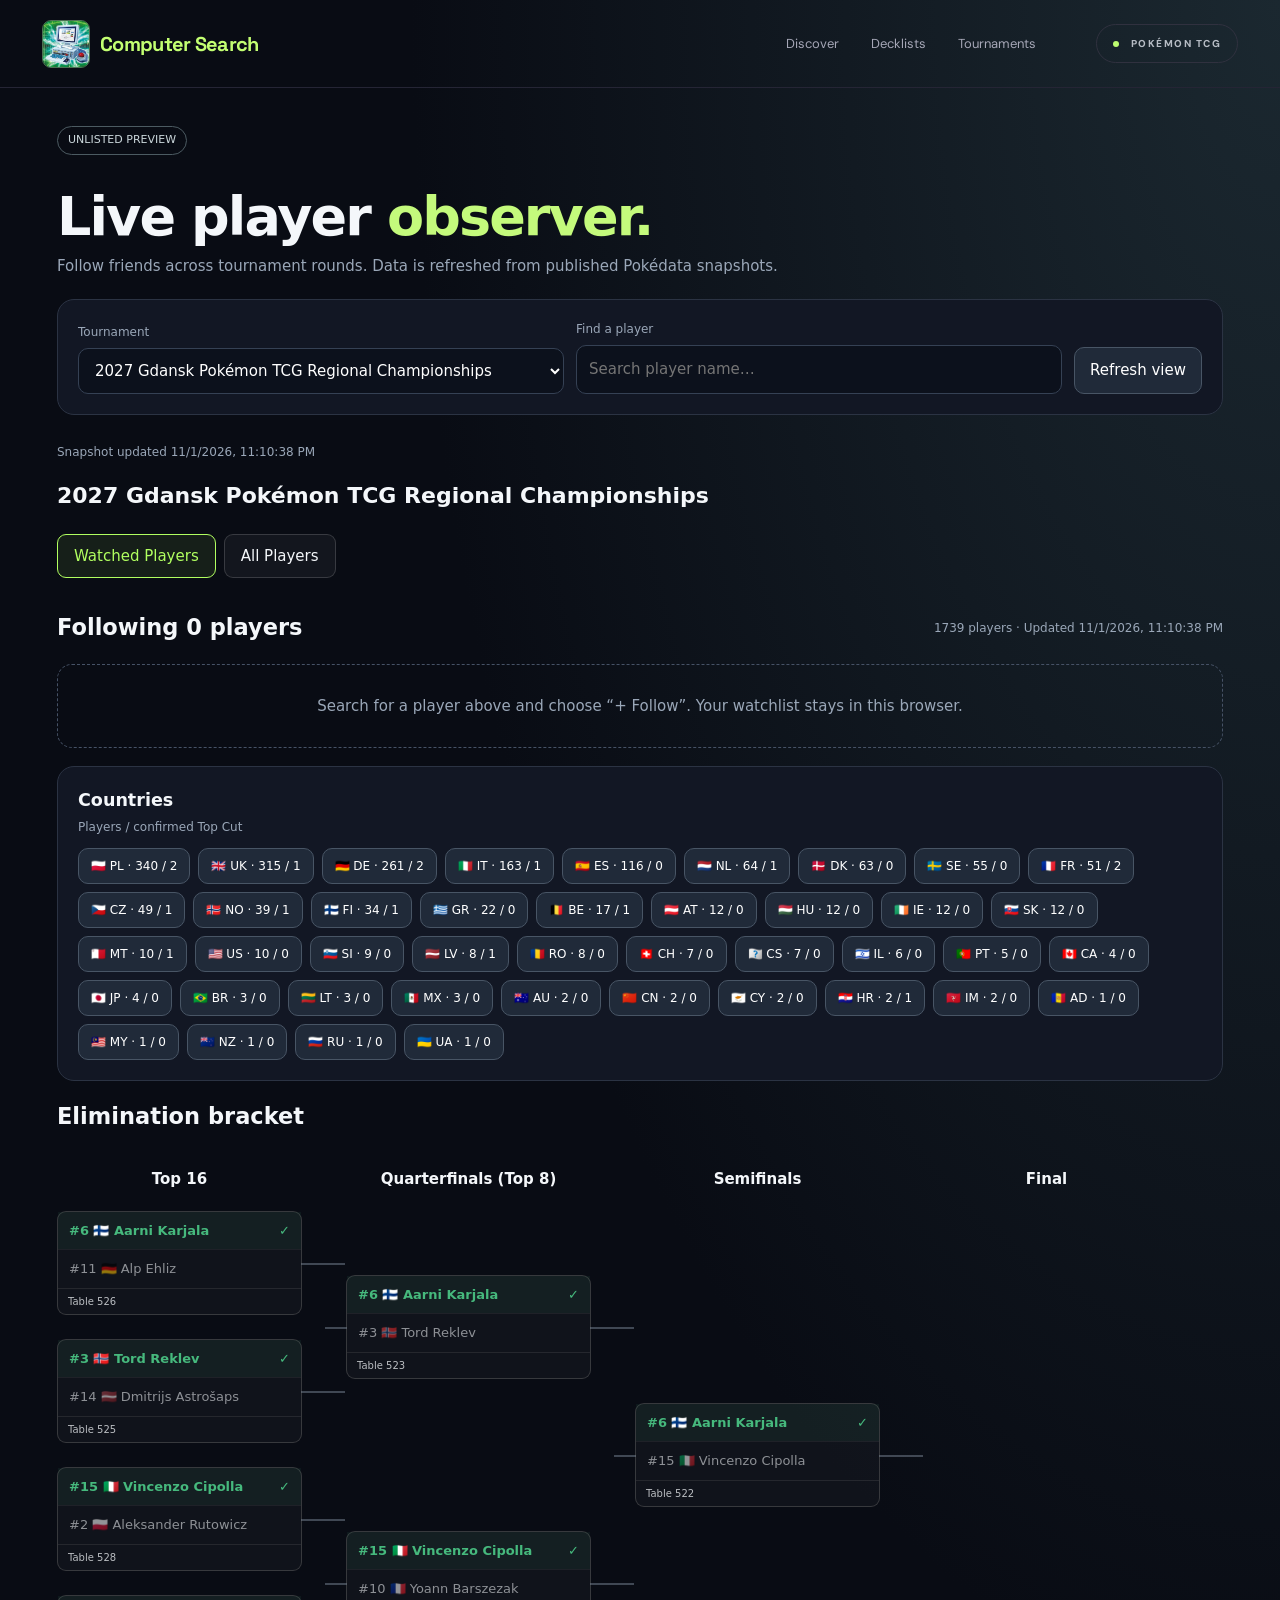
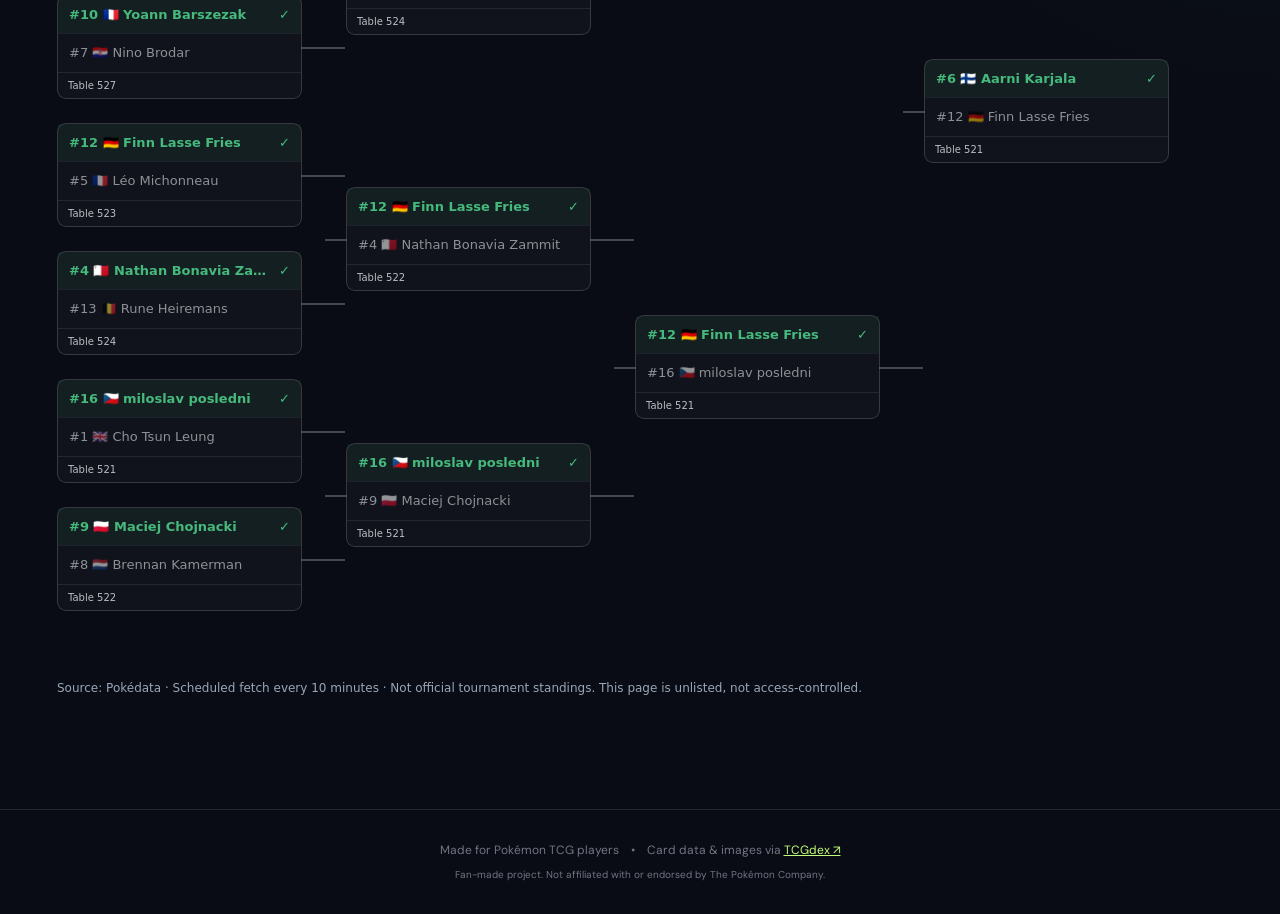
==== commit 11e4837a: "Add files via upload" ====
--- a/observer/index.html
+++ b/observer/index.html
@@ -76,4 +76,4 @@
 .directory-details{border:1px solid #ffffff25;border-radius:10px;padding:14px;margin:-3px 0 10px 65px;background:#ffffff08}
 .directory-round{display:flex;justify-content:space-between;gap:12px;padding:7px 0;border-bottom:1px solid #ffffff18;flex-wrap:wrap}
 @media(max-width:600px){.directory-details{margin-left:0}.directory-row{gap:8px}.directory-rank{width:36px}}
-</style></head><body><header class="site-header"><a class="site-brand" href="/#/" aria-label="Computer Search home"><img class="site-brand-logo" src="/computer-search-logo.png" alt="Computer Search logo"><span class="site-brand-name">Computer <span>Search</span></span></a><nav aria-label="Main navigation"><a href="/#/" class="site-nav-link">Discover</a><a href="/#/decks" class="site-nav-link">Decklists</a><a href="/#/tournaments" class="site-nav-link">Tournaments</a></nav><span class="site-header-chip"><span class="site-status-dot"></span> POKÉMON TCG</span></header><main><span class="private">UNLISTED PREVIEW</span><h1>Live player <span>observer.</span></h1><p>Follow friends across tournament rounds. Data is refreshed from published Pokédata snapshots.</p><section class="toolbar"><div><label for="event">Tournament</label><select id="event"></select></div><div><label for="search">Find a player</label><input id="search" type="search" placeholder="Search player name…" autocomplete="off"></div><button id="reload">Refresh view</button></section><div id="suggestions" class="suggestions"></div><h2 id="event-title" style="margin:18px 0 4px;font-size:22px">Tournament</h2><div class="observer-tabs" role="tablist" aria-label="Player view"><button id="watched-tab" role="tab" aria-selected="true" type="button">Watched Players</button><button id="all-tab" role="tab" aria-selected="false" type="button">All Players</button></div><section id="watched-section"><div class="between"><h2>Following <span id="count">0</span> players</h2><div id="status" class="status">Loading…</div></div><section id="players" class="list"></section></section><section id="directory-section" hidden><div class="directory-filters"><input id="directory-search" type="search" placeholder="Search all players…" aria-label="Search all players"><select id="country-filter" aria-label="Filter by country"><option value="">All countries</option></select><select id="directory-sort" aria-label="Sort players"><option value="rank">Standings rank</option><option value="name">Player name</option><option value="country">Country</option></select></div><p id="directory-count" class="muted"></p><div id="directory" class="list"></div></section><h2>Elimination bracket</h2><p class="bracket-swipe-hint" aria-hidden="true">Swipe to view bracket <span>→</span></p><section id="bracket" class="list"></section><p class="observer-disclaimer">Source: Pokédata · Scheduled fetch every 10 minutes · Not official tournament standings. This page is unlisted, not access-controlled.</p></main><footer class="site-footer">Made for Pokémon TCG players <span>•</span> Card data &amp; images via <a href="https://tcgdex.dev/" target="_blank" rel="noopener noreferrer">TCGdex ↗</a><br><small>Fan-made project. Not affiliated with or endorsed by The Pokémon Company.</small></footer><script src="./app.js"></script></body></html>
+.movement-up{color:#8af0ad;font-size:12px;font-weight:700}.movement-down{color:#ffaaaa;font-size:12px;font-weight:700}.country-overview h3{margin:0 0 5px}.country-overview-list{display:flex;flex-wrap:wrap;gap:8px}.country-overview-item{padding:8px 12px;font-size:12px}.country-overview p{margin-bottom:12px}#snapshot-freshness{margin:10px 0}button:focus-visible{outline:2px solid var(--accent);outline-offset:2px}@media(max-width:600px){.directory-row{flex-wrap:wrap}.directory-info{min-width:55%}.country-overview-item{flex:1 1 auto}}</style></head><body><header class="site-header"><a class="site-brand" href="/#/" aria-label="Computer Search home"><img class="site-brand-logo" src="/computer-search-logo.png" alt="Computer Search logo"><span class="site-brand-name">Computer <span>Search</span></span></a><nav aria-label="Main navigation"><a href="/#/" class="site-nav-link">Discover</a><a href="/#/decks" class="site-nav-link">Decklists</a><a href="/#/tournaments" class="site-nav-link">Tournaments</a></nav><span class="site-header-chip"><span class="site-status-dot"></span> POKÉMON TCG</span></header><main><span class="private">UNLISTED PREVIEW</span><h1>Live player <span>observer.</span></h1><p>Follow friends across tournament rounds. Data is refreshed from published Pokédata snapshots.</p><section class="toolbar"><div><label for="event">Tournament</label><select id="event"></select></div><div><label for="search">Find a player</label><input id="search" type="search" placeholder="Search player name…" autocomplete="off"></div><button id="reload">Refresh view</button></section><div id="suggestions" class="suggestions"></div><div id="snapshot-freshness" class="status" aria-live="polite">Waiting for snapshot…</div><h2 id="event-title" style="margin:18px 0 4px;font-size:22px">Tournament</h2><div class="observer-tabs" role="tablist" aria-label="Player view"><button id="watched-tab" role="tab" aria-selected="true" type="button">Watched Players</button><button id="all-tab" role="tab" aria-selected="false" type="button">All Players</button></div><section id="watched-section"><div class="between"><h2>Following <span id="count">0</span> players</h2><div id="status" class="status">Loading…</div></div><section id="players" class="list"></section></section><section id="directory-section" hidden><div class="directory-filters"><input id="directory-search" type="search" placeholder="Search all players…" aria-label="Search all players"><select id="country-filter" aria-label="Filter by country"><option value="">All countries</option></select><select id="directory-sort" aria-label="Sort players"><option value="rank">Standings rank</option><option value="name">Player name</option><option value="country">Country</option></select></div><p id="directory-count" class="muted"></p><div id="directory" class="list"></div></section><section id="country-overview" class="country-overview panel" aria-label="Country overview"></section><h2>Elimination bracket</h2><p class="bracket-swipe-hint" aria-hidden="true">Swipe to view bracket <span>→</span></p><section id="bracket" class="list"></section><p class="observer-disclaimer">Source: Pokédata · Scheduled fetch every 10 minutes · Not official tournament standings. This page is unlisted, not access-controlled.</p></main><footer class="site-footer">Made for Pokémon TCG players <span>•</span> Card data &amp; images via <a href="https://tcgdex.dev/" target="_blank" rel="noopener noreferrer">TCGdex ↗</a><br><small>Fan-made project. Not affiliated with or endorsed by The Pokémon Company.</small></footer><script src="./app.js"></script></body></html>
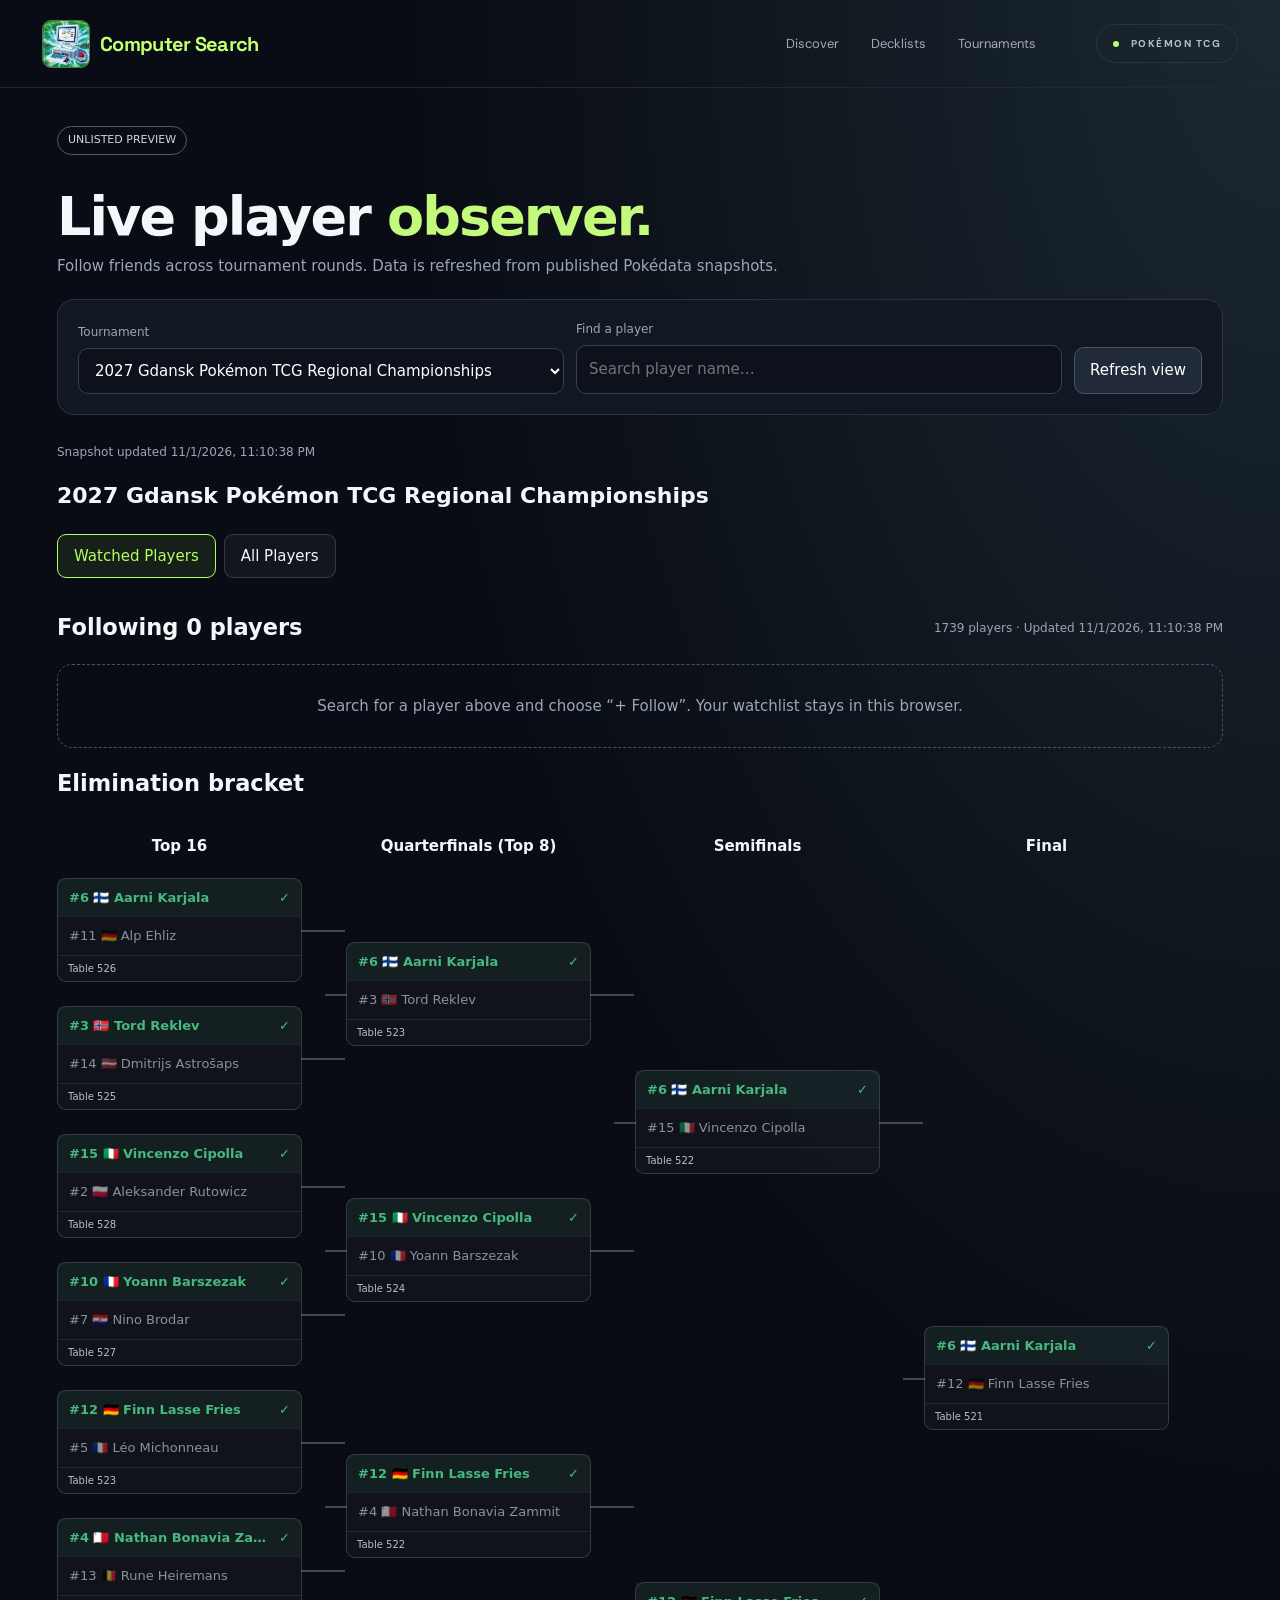
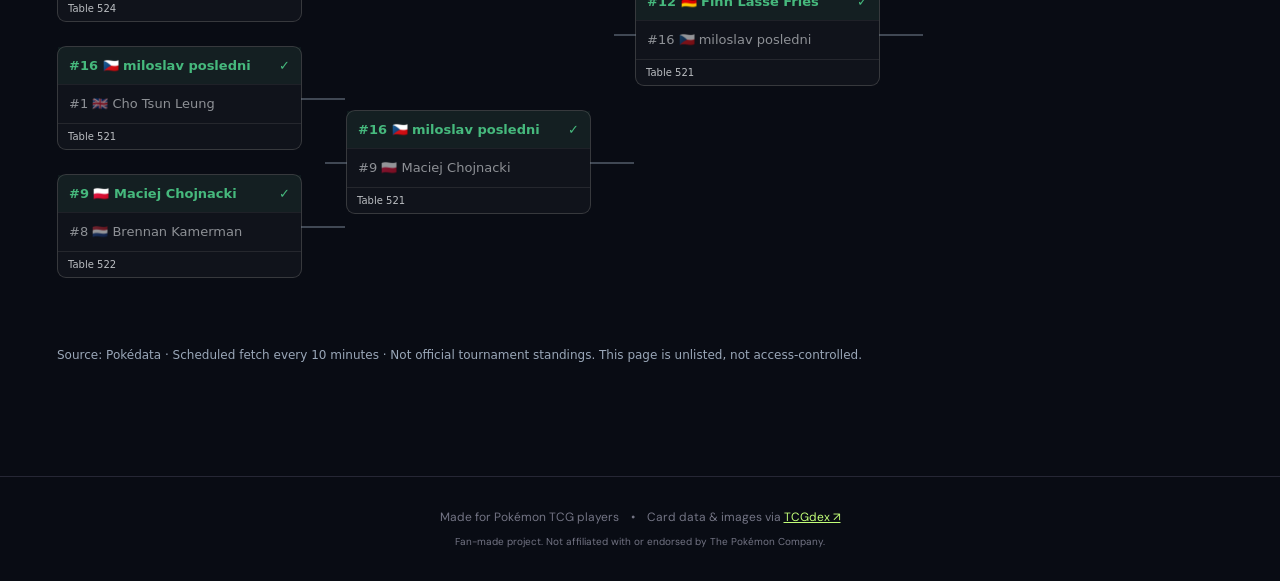
==== commit 891e6ef9: "Add files via upload" ====
--- a/observer/index.html
+++ b/observer/index.html
@@ -76,4 +76,4 @@
 .directory-details{border:1px solid #ffffff25;border-radius:10px;padding:14px;margin:-3px 0 10px 65px;background:#ffffff08}
 .directory-round{display:flex;justify-content:space-between;gap:12px;padding:7px 0;border-bottom:1px solid #ffffff18;flex-wrap:wrap}
 @media(max-width:600px){.directory-details{margin-left:0}.directory-row{gap:8px}.directory-rank{width:36px}}
-.movement-up{color:#8af0ad;font-size:12px;font-weight:700}.movement-down{color:#ffaaaa;font-size:12px;font-weight:700}.country-overview h3{margin:0 0 5px}.country-overview-list{display:flex;flex-wrap:wrap;gap:8px}.country-overview-item{padding:8px 12px;font-size:12px}.country-overview p{margin-bottom:12px}#snapshot-freshness{margin:10px 0}button:focus-visible{outline:2px solid var(--accent);outline-offset:2px}@media(max-width:600px){.directory-row{flex-wrap:wrap}.directory-info{min-width:55%}.country-overview-item{flex:1 1 auto}}</style></head><body><header class="site-header"><a class="site-brand" href="/#/" aria-label="Computer Search home"><img class="site-brand-logo" src="/computer-search-logo.png" alt="Computer Search logo"><span class="site-brand-name">Computer <span>Search</span></span></a><nav aria-label="Main navigation"><a href="/#/" class="site-nav-link">Discover</a><a href="/#/decks" class="site-nav-link">Decklists</a><a href="/#/tournaments" class="site-nav-link">Tournaments</a></nav><span class="site-header-chip"><span class="site-status-dot"></span> POKÉMON TCG</span></header><main><span class="private">UNLISTED PREVIEW</span><h1>Live player <span>observer.</span></h1><p>Follow friends across tournament rounds. Data is refreshed from published Pokédata snapshots.</p><section class="toolbar"><div><label for="event">Tournament</label><select id="event"></select></div><div><label for="search">Find a player</label><input id="search" type="search" placeholder="Search player name…" autocomplete="off"></div><button id="reload">Refresh view</button></section><div id="suggestions" class="suggestions"></div><div id="snapshot-freshness" class="status" aria-live="polite">Waiting for snapshot…</div><h2 id="event-title" style="margin:18px 0 4px;font-size:22px">Tournament</h2><div class="observer-tabs" role="tablist" aria-label="Player view"><button id="watched-tab" role="tab" aria-selected="true" type="button">Watched Players</button><button id="all-tab" role="tab" aria-selected="false" type="button">All Players</button></div><section id="watched-section"><div class="between"><h2>Following <span id="count">0</span> players</h2><div id="status" class="status">Loading…</div></div><section id="players" class="list"></section></section><section id="directory-section" hidden><div class="directory-filters"><input id="directory-search" type="search" placeholder="Search all players…" aria-label="Search all players"><select id="country-filter" aria-label="Filter by country"><option value="">All countries</option></select><select id="directory-sort" aria-label="Sort players"><option value="rank">Standings rank</option><option value="name">Player name</option><option value="country">Country</option></select></div><p id="directory-count" class="muted"></p><div id="directory" class="list"></div></section><section id="country-overview" class="country-overview panel" aria-label="Country overview"></section><h2>Elimination bracket</h2><p class="bracket-swipe-hint" aria-hidden="true">Swipe to view bracket <span>→</span></p><section id="bracket" class="list"></section><p class="observer-disclaimer">Source: Pokédata · Scheduled fetch every 10 minutes · Not official tournament standings. This page is unlisted, not access-controlled.</p></main><footer class="site-footer">Made for Pokémon TCG players <span>•</span> Card data &amp; images via <a href="https://tcgdex.dev/" target="_blank" rel="noopener noreferrer">TCGdex ↗</a><br><small>Fan-made project. Not affiliated with or endorsed by The Pokémon Company.</small></footer><script src="./app.js"></script></body></html>
+.movement-up{color:#8af0ad;font-size:12px;font-weight:700}.movement-down{color:#ffaaaa;font-size:12px;font-weight:700}#snapshot-freshness{margin:10px 0}button:focus-visible{outline:2px solid var(--accent);outline-offset:2px}@media(max-width:600px){.directory-row{flex-wrap:wrap}.directory-info{min-width:55%}}</style></head><body><header class="site-header"><a class="site-brand" href="/#/" aria-label="Computer Search home"><img class="site-brand-logo" src="/computer-search-logo.png" alt="Computer Search logo"><span class="site-brand-name">Computer <span>Search</span></span></a><nav aria-label="Main navigation"><a href="/#/" class="site-nav-link">Discover</a><a href="/#/decks" class="site-nav-link">Decklists</a><a href="/#/tournaments" class="site-nav-link">Tournaments</a></nav><span class="site-header-chip"><span class="site-status-dot"></span> POKÉMON TCG</span></header><main><span class="private">UNLISTED PREVIEW</span><h1>Live player <span>observer.</span></h1><p>Follow friends across tournament rounds. Data is refreshed from published Pokédata snapshots.</p><section class="toolbar"><div><label for="event">Tournament</label><select id="event"></select></div><div><label for="search">Find a player</label><input id="search" type="search" placeholder="Search player name…" autocomplete="off"></div><button id="reload">Refresh view</button></section><div id="suggestions" class="suggestions"></div><div id="snapshot-freshness" class="status" aria-live="polite">Waiting for snapshot…</div><h2 id="event-title" style="margin:18px 0 4px;font-size:22px">Tournament</h2><div class="observer-tabs" role="tablist" aria-label="Player view"><button id="watched-tab" role="tab" aria-selected="true" type="button">Watched Players</button><button id="all-tab" role="tab" aria-selected="false" type="button">All Players</button></div><section id="watched-section"><div class="between"><h2>Following <span id="count">0</span> players</h2><div id="status" class="status">Loading…</div></div><section id="players" class="list"></section></section><section id="directory-section" hidden><div class="directory-filters"><input id="directory-search" type="search" placeholder="Search all players…" aria-label="Search all players"><select id="country-filter" aria-label="Filter by country"><option value="">All countries</option></select><select id="directory-sort" aria-label="Sort players"><option value="rank">Standings rank</option><option value="name">Player name</option><option value="country">Country</option></select></div><p id="directory-count" class="muted"></p><div id="directory" class="list"></div></section><h2>Elimination bracket</h2><p class="bracket-swipe-hint" aria-hidden="true">Swipe to view bracket <span>→</span></p><section id="bracket" class="list"></section><p class="observer-disclaimer">Source: Pokédata · Scheduled fetch every 10 minutes · Not official tournament standings. This page is unlisted, not access-controlled.</p></main><footer class="site-footer">Made for Pokémon TCG players <span>•</span> Card data &amp; images via <a href="https://tcgdex.dev/" target="_blank" rel="noopener noreferrer">TCGdex ↗</a><br><small>Fan-made project. Not affiliated with or endorsed by The Pokémon Company.</small></footer><script src="./app.js"></script></body></html>
